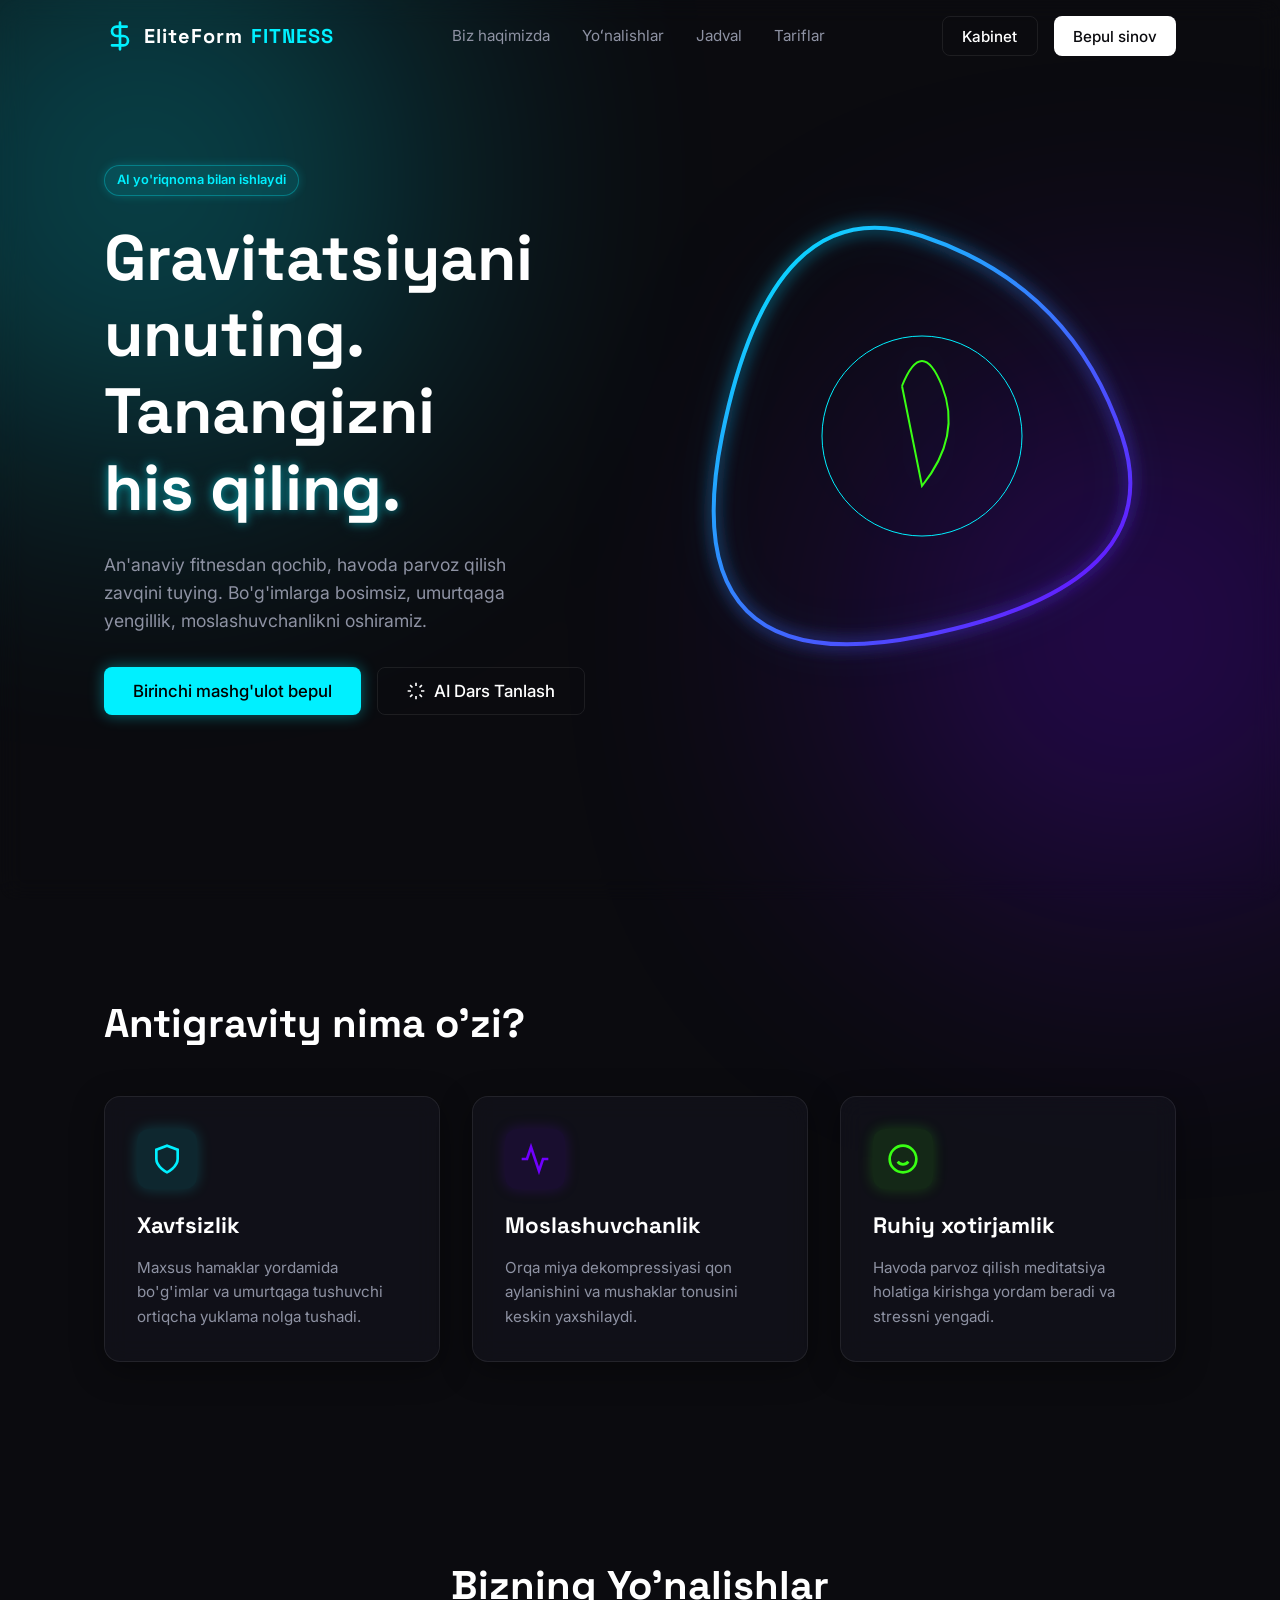
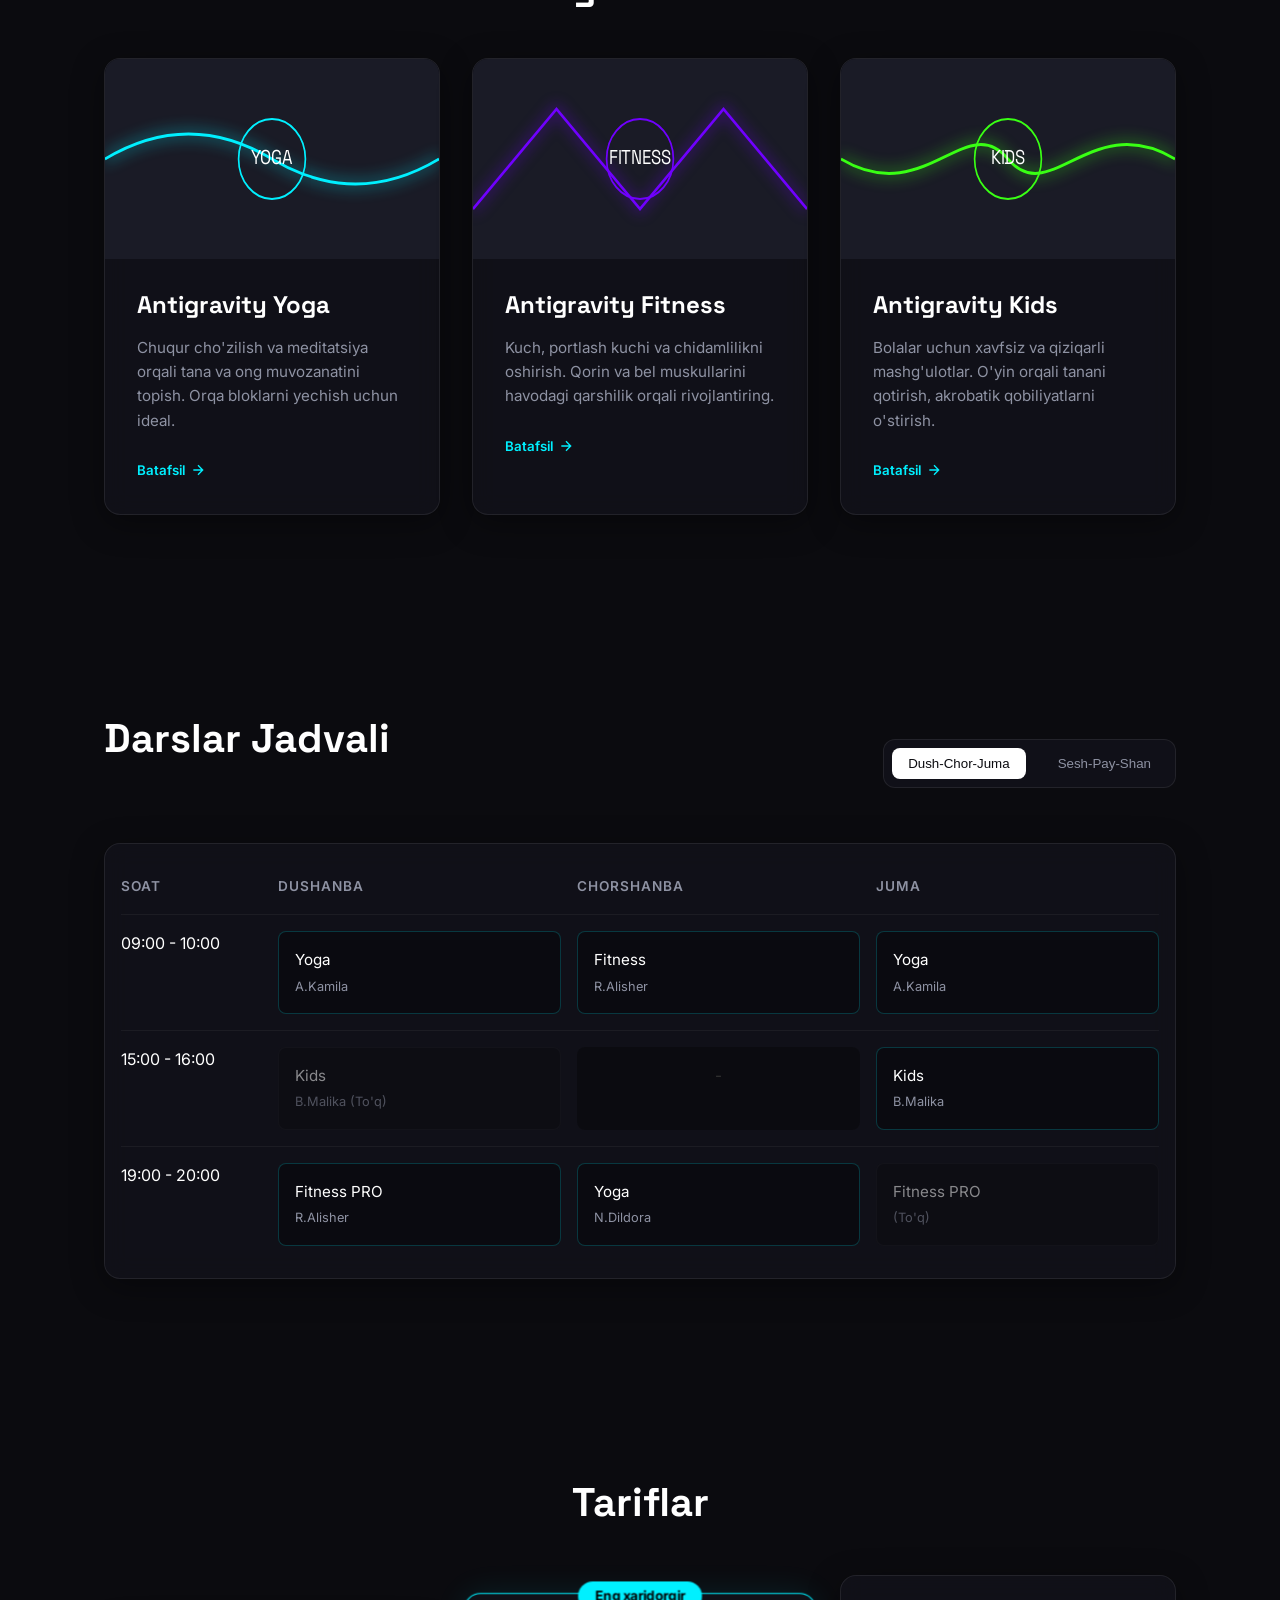
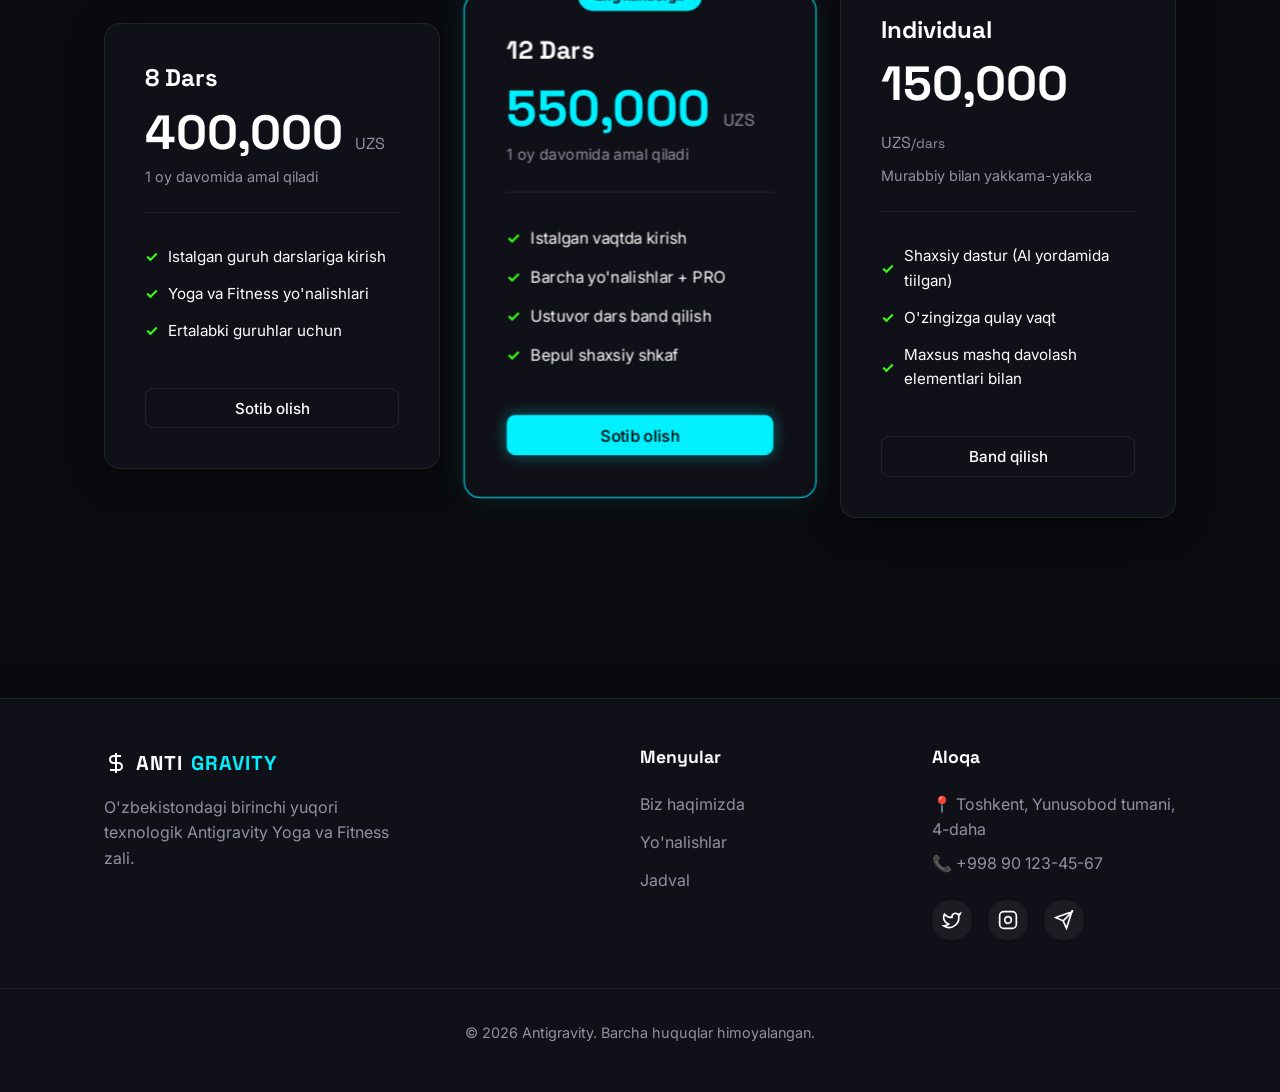
==== index.html @ 11fba5a4 "First commit" ====
<!DOCTYPE html>
<html lang="en">

<head>
    <meta charset="UTF-8">
    <meta name="viewport" content="width=device-width, initial-scale=1.0">
    <meta name="description"
        content="Antigravity Fitness - Gravitatsiyani unuting va tanangizni his qiling. Maxsus havo yogasi va fitness markazi.">
    <title>EliteForm Fitness</title>
    <!-- Fonts: Space Grotesk / Inter -->
    <link rel="preconnect" href="https://fonts.googleapis.com">
    <link rel="preconnect" href="https://fonts.gstatic.com" crossorigin>
    <link
        href="https://fonts.googleapis.com/css2?family=Inter:wght@300;400;500;600&family=Space+Grotesk:wght@400;500;700&display=swap"
        rel="stylesheet">
    <link rel="stylesheet" href="./css/style.css">
    <!-- Google OAuth Script -->
    <script src="https://accounts.google.com/gsi/client" async defer></script>
</head>

<body>
    <!-- Background Decor Elements -->
    <div class="bg-glow glow-blue"></div>
    <div class="bg-glow glow-violet"></div>

    <!-- Navigation -->
    <nav class="navbar" id="navbar">
        <div class="container nav-content">
            <a href="#" class="logo">
                <svg width="32" height="32" viewBox="0 0 24 24" fill="none" stroke="currentColor" stroke-width="2"
                    stroke-linecap="round" stroke-linejoin="round" class="logo-icon">
                    <path d="M12 2v20M17 5H9.5a3.5 3.5 0 0 0 0 7h5a3.5 3.5 0 0 1 0 7H6" />
                </svg>
                EliteForm<span class="text-accent">FITNESS</span>
            </a>
            <ul class="nav-links">
                <li><a href="#about">Biz haqimizda</a></li>
                <li><a href="#directions">Yoʻnalishlar</a></li>
                <li><a href="#schedule">Jadval</a></li>
                <li><a href="#membership">Tariflar</a></li>
            </ul>
            <div class="nav-actions">
                <button class="btn btn-outline" id="btn-login">Kabinet</button>
                <button class="btn btn-primary" id="btn-hero-cta">Bepul sinov</button>
            </div>
            <!-- Mobile Menu Toggle -->
            <button class="mobile-menu-btn" id="mobile-menu-btn">
                <svg width="24" height="24" viewBox="0 0 24 24" fill="none" stroke="currentColor" stroke-width="2">
                    <path d="M3 12h18M3 6h18M3 18h18" />
                </svg>
            </button>
        </div>
    </nav>

    <!-- Hero Section -->
    <section class="hero glass-panel" id="home">
        <div class="container hero-container">
            <div class="hero-content">
                <div class="badge glow-badge">AI yo'riqnoma bilan ishlaydi</div>
                <h1 class="hero-title">Gravitatsiyani unuting. <br> Tanangizni <span class="text-glow">his
                        qiling.</span></h1>
                <p class="hero-desc">An'anaviy fitnesdan qochib, havoda parvoz qilish zavqini tuying. Bo'g'imlarga
                    bosimsiz, umurtqaga yengillik, moslashuvchanlikni oshiramiz.</p>
                <div class="hero-btns">
                    <button class="btn btn-primary btn-large glow-btn" id="btn-primary-cta">Birinchi mashg'ulot
                        bepul</button>
                    <button class="btn btn-outline btn-large" id="btn-ai-guide">
                        <svg width="20" height="20" viewBox="0 0 24 24" fill="none" stroke="currentColor"
                            stroke-width="2">
                            <path
                                d="M12 2v4m0 12v4M4.93 4.93l2.83 2.83m8.48 8.48l2.83 2.83M2 12h4m12 0h4M4.93 19.07l2.83-2.83m8.48-8.48l2.83-2.83" />
                        </svg>
                        AI Dars Tanlash
                    </button>
                </div>
            </div>
            <div class="hero-visual">
                <!-- Abstract Premium SVG Illustration -->
                <svg viewBox="0 0 500 500" class="hero-svg-art" xmlns="http://www.w3.org/2000/svg">
                    <defs>
                        <linearGradient id="grad1" x1="0%" y1="0%" x2="100%" y2="100%">
                            <stop offset="0%" style="stop-color:#00F0FF;stop-opacity:1" />
                            <stop offset="100%" style="stop-color:#7000FF;stop-opacity:1" />
                        </linearGradient>
                        <filter id="glow">
                            <feGaussianBlur stdDeviation="8" result="coloredBlur" />
                            <feMerge>
                                <feMergeNode in="coloredBlur" />
                                <feMergeNode in="SourceGraphic" />
                            </feMerge>
                        </filter>
                    </defs>
                    <path class="animated-path float" d="M250,50 Q400,100 450,250 T250,450 T50,250 T250,50 Z"
                        fill="none" stroke="url(#grad1)" stroke-width="4" filter="url(#glow)" />
                    <circle cx="250" cy="250" r="100" fill="none" stroke="#00F0FF" stroke-width="1"
                        class="pulse-circle" />
                    <path d="M 230 200 Q 250 150 270 200 T 250 300 Q 230 200 230 200" fill="none" stroke="#39FF14"
                        stroke-width="2" class="float-delay" />
                </svg>
            </div>
        </div>
    </section>

    <!-- About Section -->
    <section class="about" id="about">
        <div class="container fade-in">
            <h2 class="section-title">Antigravity nima o'zi?</h2>
            <div class="about-grid">
                <div class="about-card glass-panel">
                    <div class="icon-wrap glow-blue-icon">
                        <svg width="32" height="32" viewBox="0 0 24 24" fill="none" stroke="currentColor"
                            stroke-width="2">
                            <path d="M12 22s8-4 8-10V5l-8-3-8 3v7c0 6 8 10 8 10z" />
                        </svg>
                    </div>
                    <h3>Xavfsizlik</h3>
                    <p>Maxsus hamaklar yordamida bo'g'imlar va umurtqaga tushuvchi ortiqcha yuklama nolga tushadi.</p>
                </div>
                <div class="about-card glass-panel">
                    <div class="icon-wrap glow-violet-icon">
                        <svg width="32" height="32" viewBox="0 0 24 24" fill="none" stroke="currentColor"
                            stroke-width="2">
                            <path d="M22 12h-4l-3 9L9 3l-3 9H2" />
                        </svg>
                    </div>
                    <h3>Moslashuvchanlik</h3>
                    <p>Orqa miya dekompressiyasi qon aylanishini va mushaklar tonusini keskin yaxshilaydi.</p>
                </div>
                <div class="about-card glass-panel">
                    <div class="icon-wrap glow-green-icon">
                        <svg width="32" height="32" viewBox="0 0 24 24" fill="none" stroke="currentColor"
                            stroke-width="2">
                            <circle cx="12" cy="12" r="10" />
                            <path d="M8 14s1.5 2 4 2 4-2 4-2" />
                            <line x1="9" y1="9" x2="9.01" y2="9" />
                            <line x1="15" y1="9" x2="15.01" y2="9" />
                        </svg>
                    </div>
                    <h3>Ruhiy xotirjamlik</h3>
                    <p>Havoda parvoz qilish meditatsiya holatiga kirishga yordam beradi va stressni yengadi.</p>
                </div>
            </div>
        </div>
    </section>

    <!-- Directions Section -->
    <section class="directions" id="directions">
        <div class="container fade-in">
            <h2 class="section-title text-center">Bizning Yo'nalishlar</h2>
            <div class="cards-grid">
                <!-- Card 1 -->
                <div class="dir-card glass-panel group">
                    <div class="card-image-wrap">
                        <svg width="100%" height="200" viewBox="0 0 400 200" preserveAspectRatio="none">
                            <rect width="400" height="200" fill="#1A1B26" />
                            <path d="M0,100 Q100,50 200,100 T400,100" fill="none" stroke="#00F0FF" stroke-width="3"
                                filter="drop-shadow(0 0 8px #00F0FF)" />
                            <circle cx="200" cy="100" r="40" fill="none" stroke="#00F0FF" stroke-width="2" />
                            <text x="200" y="105" fill="#fff" font-size="20" font-family="Space Grotesk"
                                text-anchor="middle">YOGA</text>
                        </svg>
                    </div>
                    <div class="card-content">
                        <h3>Antigravity Yoga</h3>
                        <p>Chuqur cho'zilish va meditatsiya orqali tana va ong muvozanatini topish. Orqa bloklarni
                            yechish uchun ideal.</p>
                        <button class="link-btn">Batafsil <svg viewBox="0 0 24 24" width="16" height="16" fill="none"
                                stroke="currentColor" stroke-width="2">
                                <path d="M5 12h14M12 5l7 7-7 7" />
                            </svg></button>
                    </div>
                </div>
                <!-- Card 2 -->
                <div class="dir-card glass-panel group border-violet">
                    <div class="card-image-wrap">
                        <svg width="100%" height="200" viewBox="0 0 400 200" preserveAspectRatio="none">
                            <rect width="400" height="200" fill="#1A1B26" />
                            <path d="M0,150 L100,50 L200,150 L300,50 L400,150" fill="none" stroke="#7000FF"
                                stroke-width="3" filter="drop-shadow(0 0 8px #7000FF)" />
                            <circle cx="200" cy="100" r="40" fill="none" stroke="#7000FF" stroke-width="2" />
                            <text x="200" y="105" fill="#fff" font-size="20" font-family="Space Grotesk"
                                text-anchor="middle">FITNESS</text>
                        </svg>
                    </div>
                    <div class="card-content">
                        <h3>Antigravity Fitness</h3>
                        <p>Kuch, portlash kuchi va chidamlilikni oshirish. Qorin va bel muskullarini havodagi qarshilik
                            orqali rivojlantiring.</p>
                        <button class="link-btn text-violet">Batafsil <svg viewBox="0 0 24 24" width="16" height="16"
                                fill="none" stroke="currentColor" stroke-width="2">
                                <path d="M5 12h14M12 5l7 7-7 7" />
                            </svg></button>
                    </div>
                </div>
                <!-- Card 3 -->
                <div class="dir-card glass-panel group border-green">
                    <div class="card-image-wrap">
                        <svg width="100%" height="200" viewBox="0 0 400 200" preserveAspectRatio="none">
                            <rect width="400" height="200" fill="#1A1B26" />
                            <path d="M0,100 C100,150 150,50 200,100 S300,50 400,100" fill="none" stroke="#39FF14"
                                stroke-width="3" filter="drop-shadow(0 0 8px #39FF14)" />
                            <circle cx="200" cy="100" r="40" fill="none" stroke="#39FF14" stroke-width="2" />
                            <text x="200" y="105" fill="#fff" font-size="20" font-family="Space Grotesk"
                                text-anchor="middle">KIDS</text>
                        </svg>
                    </div>
                    <div class="card-content">
                        <h3>Antigravity Kids</h3>
                        <p>Bolalar uchun xavfsiz va qiziqarli mashg'ulotlar. O'yin orqali tanani qotirish, akrobatik
                            qobiliyatlarni o'stirish.</p>
                        <button class="link-btn text-green">Batafsil <svg viewBox="0 0 24 24" width="16" height="16"
                                fill="none" stroke="currentColor" stroke-width="2">
                                <path d="M5 12h14M12 5l7 7-7 7" />
                            </svg></button>
                    </div>
                </div>
            </div>
        </div>
    </section>

    <!-- Schedule Section -->
    <section class="schedule" id="schedule">
        <div class="container fade-in">
            <div class="schedule-header">
                <h2 class="section-title">Darslar Jadvali</h2>
                <div class="calendar-controls">
                    <button class="cal-btn active">Dush-Chor-Juma</button>
                    <button class="cal-btn">Sesh-Pay-Shan</button>
                </div>
            </div>

            <div class="schedule-table glass-panel">
                <div class="table-row table-head">
                    <div>Soat</div>
                    <div>Dushanba</div>
                    <div>Chorshanba</div>
                    <div>Juma</div>
                </div>
                <div class="table-row">
                    <div class="time">09:00 - 10:00</div>
                    <div class="slot bookable" data-lesson="Yoga (A.Kamila)">Yoga <span
                            class="slot-trainer">A.Kamila</span></div>
                    <div class="slot bookable" data-lesson="Fitness (R.Alisher)">Fitness <span
                            class="slot-trainer">R.Alisher</span></div>
                    <div class="slot bookable" data-lesson="Yoga (A.Kamila)">Yoga <span
                            class="slot-trainer">A.Kamila</span></div>
                </div>
                <div class="table-row">
                    <div class="time">15:00 - 16:00</div>
                    <div class="slot full">Kids <span class="slot-trainer">B.Malika (To'q)</span></div>
                    <div class="slot empty">-</div>
                    <div class="slot bookable" data-lesson="Kids (B.Malika)">Kids <span
                            class="slot-trainer">B.Malika</span></div>
                </div>
                <div class="table-row">
                    <div class="time">19:00 - 20:00</div>
                    <div class="slot bookable" data-lesson="Fitness PRO (R.Alisher)">Fitness PRO <span
                            class="slot-trainer">R.Alisher</span></div>
                    <div class="slot bookable" data-lesson="Yoga (N.Dildora)">Yoga <span
                            class="slot-trainer">N.Dildora</span></div>
                    <div class="slot full">Fitness PRO <span class="slot-trainer">(To'q)</span></div>
                </div>
            </div>
        </div>
    </section>

    <!-- Membership / Pricing -->
    <section class="membership" id="membership">
        <div class="container fade-in">
            <h2 class="section-title text-center">Tariflar</h2>
            <div class="pricing-grid">
                <!-- Basic -->
                <div class="pricing-card glass-panel">
                    <h4>8 Dars</h4>
                    <div class="price">400,000 <span>UZS</span></div>
                    <p class="price-desc">1 oy davomida amal qiladi</p>
                    <ul class="features-list">
                        <li>Istalgan guruh darslariga kirish</li>
                        <li>Yoga va Fitness yo'nalishlari</li>
                        <li>Ertalabki guruhlar uchun</li>
                    </ul>
                    <button class="btn btn-outline w-100 btn-pay" data-plan="8_dars">Sotib olish</button>
                </div>
                <!-- VIP / Pro -->
                <div class="pricing-card glass-panel highlight border-blue relative">
                    <div class="popular-badge">Eng xaridorgir</div>
                    <h4>12 Dars</h4>
                    <div class="price text-accent">550,000 <span>UZS</span></div>
                    <p class="price-desc">1 oy davomida amal qiladi</p>
                    <ul class="features-list">
                        <li>Istalgan vaqtda kirish</li>
                        <li>Barcha yo'nalishlar + PRO</li>
                        <li>Ustuvor dars band qilish</li>
                        <li>Bepul shaxsiy shkaf</li>
                    </ul>
                    <button class="btn btn-primary w-100 glow-btn btn-pay" data-plan="12_dars">Sotib olish</button>
                </div>
                <!-- Individual -->
                <div class="pricing-card glass-panel">
                    <h4>Individual</h4>
                    <div class="price">150,000 <span>UZS</span><span class="per-lesson">/dars</span></div>
                    <p class="price-desc">Murabbiy bilan yakkama-yakka</p>
                    <ul class="features-list">
                        <li>Shaxsiy dastur (AI yordamida tiilgan)</li>
                        <li>O'zingizga qulay vaqt</li>
                        <li>Maxsus mashq davolash elementlari bilan</li>
                    </ul>
                    <button class="btn btn-outline w-100 btn-pay" data-plan="individual">Band qilish</button>
                </div>
            </div>
        </div>
    </section>

    <!-- Footer -->
    <footer class="footer border-top glass-panel">
        <div class="container footer-content">
            <div class="footer-brand">
                <a href="#" class="logo">
                    <svg width="24" height="24" viewBox="0 0 24 24" fill="none" stroke="currentColor" stroke-width="2">
                        <path d="M12 2v20M17 5H9.5a3.5 3.5 0 0 0 0 7h5a3.5 3.5 0 0 1 0 7H6" />
                    </svg>
                    ANTI<span class="text-accent">GRAVITY</span>
                </a>
                <p>O'zbekistondagi birinchi yuqori texnologik Antigravity Yoga va Fitness zali.</p>
            </div>
            <div class="footer-links">
                <h4>Menyular</h4>
                <ul>
                    <li><a href="#about">Biz haqimizda</a></li>
                    <li><a href="#directions">Yo'nalishlar</a></li>
                    <li><a href="#schedule">Jadval</a></li>
                </ul>
            </div>
            <div class="footer-contact">
                <h4>Aloqa</h4>
                <p>📍 Toshkent, Yunusobod tumani, 4-daha</p>
                <p>📞 +998 90 123-45-67</p>
                <div class="social-icons">
                    <a href="#" class="social-link"><svg width="20" height="20" viewBox="0 0 24 24" fill="none"
                            stroke="currentColor" stroke-width="2">
                            <path
                                d="M22 4s-.7 2.1-2 3.4c1.6 10-9.4 17.3-18 11.6 2.2.1 4.4-.6 6-2C3 15.5.5 9.6 3 5c2.2 2.6 5.6 4.1 9 4-.9-4.2 4-6.6 7-3.8 1.1 0 3-1.2 3-1.2z" />
                        </svg></a>
                    <a href="#" class="social-link"><svg width="20" height="20" viewBox="0 0 24 24" fill="none"
                            stroke="currentColor" stroke-width="2">
                            <rect x="2" y="2" width="20" height="20" rx="5" ry="5" />
                            <path d="M16 11.37A4 4 0 1 1 12.63 8 4 4 0 0 1 16 11.37z" />
                            <line x1="17.5" y1="6.5" x2="17.51" y2="6.5" />
                        </svg></a>
                    <!-- Telegram Icon -->
                    <a href="#" class="social-link"><svg width="20" height="20" viewBox="0 0 24 24" fill="none"
                            stroke="currentColor" stroke-width="2">
                            <path d="M22 2L11 13m11-11L2 9l9 4 4 9 7-22z" />
                        </svg></a>
                </div>
            </div>
        </div>
        <div class="footer-bottom">
            <p>&copy; 2026 Antigravity. Barcha huquqlar himoyalangan.</p>
        </div>
    </footer>

    <!-- MODALS -->

    <!-- Registration / Auth Modal -->
    <div class="modal" id="reg-modal">
        <div class="modal-content glass-panel text-center">
            <button class="close-modal">&times;</button>
            <h3 class="modal-title">Xush kelibsiz!</h3>
            <p>Ro'yxatdan o'tish yoki tizimga kirish uchun Google hisobingizdan foydalaning.</p>
            
            <div style="display: flex; justify-content: center; margin-top: 20px;">
                <!-- Google Sign-In Button Container -->
                <div id="google-btn-wrapper"></div>
            </div>

            <p class="text-sm text-gray" style="margin-top: 20px;">Tizimga kirish orqali siz ommaviy ofertaga rozilik bildirasiz.</p>
        </div>
    </div>

    <!-- AI Lesson Guide Modal -->
    <div class="modal" id="ai-modal">
        <div class="modal-content glass-panel border-violet">
            <button class="close-modal">&times;</button>
            <h3 class="modal-title text-violet"><svg viewBox="0 0 24 24" width="20" height="20" fill="none"
                    stroke="currentColor" stroke-width="2" style="vertical-align: middle; margin-right: 5px;">
                    <path
                        d="M12 2v4m0 12v4M4.93 4.93l2.83 2.83m8.48 8.48l2.83 2.83M2 12h4m12 0h4M4.93 19.07l2.83-2.83m8.48-8.48l2.83-2.83" />
                </svg> AI Maslahatchi</h3>
            <p>Maqsadingiz va holatingizni ayting, men sizga yo'nalish topib beraman.</p>
            <div id="ai-chat-body" class="ai-chat-body">
                <div class="chat-bubble bot">Salom! Sizni zalimizda ko'rishdan xursandmiz. Asosiy maqsadingiz nima?
                    (Masalan: "Belim og'riydi, ozgincha cho'zilish kerak" yoki "Ozmoqchiman")</div>
            </div>
            <form id="ai-form" class="ai-form">
                <input type="text" id="ai-input" placeholder="Shu yerga yozing..." required autocomplete="off">
                <button type="submit">→</button>
            </form>
        </div>
    </div>

    <!-- Dashboard/Cabinet Overlay (Mockup) -->
    <div class="panel-overlay" id="dashboard-panel">
        <div class="dashboard-sidebar glass-panel">
            <button class="close-panel" id="close-dashboard">&times;</button>
            <div class="user-info">
                <div class="avatar">
                    <svg viewBox="0 0 24 24" width="32" height="32" fill="none" stroke="currentColor" stroke-width="2">
                        <path d="M20 21v-2a4 4 0 0 0-4-4H8a4 4 0 0 0-4 4v2" />
                        <circle cx="12" cy="7" r="4" />
                    </svg>
                </div>
                <div>
                    <h4>Foydalanuvchi</h4>
                    <p class="text-sm text-gray">+998 90 123 45 67</p>
                </div>
            </div>

            <div class="dash-stats">
                <div class="stat-box">
                    <span class="val">5</span>
                    <span class="label">Qolgan dars</span>
                </div>
                <div class="stat-box">
                    <span class="val">Erta</span>
                    <span class="label">Keyingi qatnash.</span>
                </div>
            </div>

            <h5 class="dash-subtitle">Mening dasturim</h5>
            <div class="upcoming-lesson glass-panel bg-darker">
                <div class="tag glow-badge m-b">Antigravity Yoga</div>
                <p>📆 Ertaga, Dushanba</p>
                <p>⏰ 09:00 - 10:00</p>
                <p>🧑‍🏫 A.Kamila</p>
                <div class="dash-btns mt-2">
                    <button class="btn btn-outline text-red text-sm py-1 border-red">Bekor qilish</button>
                    <button class="btn btn-primary glow-btn text-sm py-1">Telegram kvit.</button>
                </div>
            </div>

            <div class="qr-code-box mt-3 text-center">
                <p class="text-sm text-gray m-b">Zalga kirish QR kodi</p>
                <svg width="100" height="100" viewBox="0 0 100 100">
                    <rect width="100" height="100" fill="#fff" rx="5" />
                    <path d="M10 10h30v30H10zm10 10h10v10H20z" fill="#0B0B0F" />
                    <path d="M60 10h30v30H60zm10 10h10v10H70z" fill="#0B0B0F" />
                    <path d="M10 60h30v30H10zm10 10h10v10H20z" fill="#0B0B0F" />
                    <path d="M50 50h10v10H50zM70 50h10v10H70zM50 70h10v10H50zM80 80h10v10H80zM60 60h10v10H60z"
                        fill="#0B0B0F" />
                </svg>
            </div>

            <button class="btn btn-outline w-100 mt-auto btn-logout">Chiqish</button>
        </div>
    </div>

    <script src="./js/app.js"></script>
</body>

</html>
---- css/style.css ----
/* ===============
   CSS VARIABLES & RESET
   =============== */
:root {
    --bg-main: #0B0B0F;
    --bg-panel: rgba(26, 27, 38, 0.4);
    --bg-panel-solid: #1A1B26;
    --border-color: rgba(255, 255, 255, 0.08);
    --text-main: #FFFFFF;
    --text-muted: #8E92A3;
    
    /* Neon Accents */
    --accent-blue: #00F0FF;
    --accent-violet: #7000FF;
    --accent-green: #39FF14;
    --accent-red: #FF3366;

    --font-heading: 'Space Grotesk', sans-serif;
    --font-body: 'Inter', sans-serif;

    --transition: all 0.3s ease;
}

* {
    margin: 0;
    padding: 0;
    box-sizing: border-box;
}

html {
    scroll-behavior: smooth;
    overflow-x: hidden;
}

body {
    background-color: var(--bg-main);
    color: var(--text-main);
    font-family: var(--font-body);
    line-height: 1.6;
    overflow-x: hidden;
}

/* Typography Utilities */
h1, h2, h3, h4, h5, h6 {
    font-family: var(--font-heading);
    font-weight: 700;
    line-height: 1.2;
}

.text-accent { color: var(--accent-blue); }
.text-violet { color: var(--accent-violet); }
.text-green { color: var(--accent-green); }
.text-red { color: var(--accent-red); }
.text-gray { color: var(--text-muted); }
.text-center { text-align: center; }
.text-sm { font-size: 0.85rem; }
.m-b { margin-bottom: 1rem; }
.mt-2 { margin-top: 1rem; }
.mt-3 { margin-top: 1.5rem; }
.mt-auto { margin-top: auto; }
.w-100 { width: 100%; }

a {
    text-decoration: none;
    color: inherit;
}

ul {
    list-style: none;
}

.container {
    max-width: 1200px;
    margin: 0 auto;
    padding: 0 5%;
}

/* ===============
   GLOBAL CLASSES & GLASSMORPHISM
   =============== */
.glass-panel {
    background: var(--bg-panel);
    backdrop-filter: blur(12px);
    -webkit-backdrop-filter: blur(12px);
    border: 1px solid var(--border-color);
    border-radius: 16px;
    box-shadow: 0 8px 32px 0 rgba(0, 0, 0, 0.37);
}

.bg-glow {
    position: fixed;
    width: 60vh;
    height: 60vh;
    border-radius: 50%;
    filter: blur(140px);
    z-index: -1;
    opacity: 0.3;
}
.glow-blue {
    top: -10%;
    left: -10%;
    background: var(--accent-blue);
}
.glow-violet {
    top: 40%;
    right: -10%;
    background: var(--accent-violet);
}

/* Buttons */
.btn {
    display: inline-flex;
    align-items: center;
    justify-content: center;
    gap: 8px;
    padding: 0.6rem 1.2rem;
    font-family: var(--font-body);
    font-weight: 500;
    font-size: 0.95rem;
    border-radius: 8px;
    cursor: pointer;
    transition: var(--transition);
    border: none;
}
.btn-large {
    padding: 0.8rem 1.8rem;
    font-size: 1.05rem;
}
.btn-primary {
    background: var(--text-main);
    color: var(--bg-main);
}
.btn-primary:hover {
    background: #e0e0e0;
}
.btn-outline {
    background: transparent;
    color: var(--text-main);
    border: 1px solid var(--border-color);
}
.btn-outline:hover {
    background: rgba(255,255,255,0.05);
}

.glow-btn {
    background: var(--accent-blue);
    color: #000;
    border: none;
    box-shadow: 0 0 15px rgba(0, 240, 255, 0.4);
}
.glow-btn:hover {
    background: #00d4ff;
    box-shadow: 0 0 25px rgba(0, 240, 255, 0.7);
}

.badge {
    display: inline-block;
    padding: 4px 12px;
    border-radius: 20px;
    font-size: 0.8rem;
    font-weight: 600;
    margin-bottom: 1.5rem;
}
.glow-badge {
    background: rgba(0, 240, 255, 0.1);
    color: var(--accent-blue);
    border: 1px solid rgba(0, 240, 255, 0.3);
    box-shadow: 0 0 10px rgba(0, 240, 255, 0.2);
}

/* Forms */
.input-group {
    margin-bottom: 1rem;
}
.input-group label {
    display: block;
    margin-bottom: 0.5rem;
    font-size: 0.9rem;
    color: var(--text-muted);
}
.input-group input {
    width: 100%;
    padding: 0.8rem;
    border-radius: 8px;
    border: 1px solid var(--border-color);
    background: rgba(0,0,0,0.2);
    color: white;
    font-family: inherit;
    transition: var(--transition);
}
.input-group input:focus {
    outline: none;
    border-color: var(--accent-blue);
    box-shadow: 0 0 8px rgba(0, 240, 255, 0.2);
}

/* Animations */
.fade-in {
    opacity: 0;
    transform: translateY(30px);
    transition: opacity 0.8s ease, transform 0.8s ease;
}
.fade-in.appear {
    opacity: 1;
    transform: translateY(0);
}

/* SVG Art Animations */
.float {
    animation: floatAnim 10s ease-in-out infinite;
}
.float-delay {
    animation: floatAnim 8s ease-in-out infinite 2s;
}
.pulse-circle {
    animation: pulseAnim 4s infinite alternate;
}
@keyframes floatAnim {
    0%, 100% { transform: translateY(0) scale(1); }
    50% { transform: translateY(-20px) scale(1.02); }
}
@keyframes pulseAnim {
    0% { transform: scale(0.95); opacity: 0.6; }
    100% { transform: scale(1.05); opacity: 1; box-shadow: inset 0 0 20px rgba(0,240,255,0.5); }
}


/* ===============
   COMPONENTS
   =============== */

/* Navbar */
.navbar {
    position: fixed;
    top: 0;
    width: 100%;
    padding: 1rem 0;
    z-index: 100;
    transition: var(--transition);
    border-bottom: 1px solid transparent;
}
.navbar.scrolled {
    background: rgba(11, 11, 15, 0.8);
    backdrop-filter: blur(12px);
    border-bottom: 1px solid var(--border-color);
}
.nav-content {
    display: flex;
    justify-content: space-between;
    align-items: center;
}
.logo {
    display: flex;
    align-items: center;
    gap: 8px;
    font-family: var(--font-heading);
    font-size: 1.25rem;
    font-weight: 700;
    letter-spacing: 1px;
}
.logo-icon {
    color: var(--accent-blue);
}
.nav-links {
    display: flex;
    gap: 2rem;
}
.nav-links a {
    font-size: 0.95rem;
    color: var(--text-muted);
    transition: var(--transition);
}
.nav-links a:hover {
    color: var(--text-main);
}
.nav-actions {
    display: flex;
    gap: 1rem;
}
.mobile-menu-btn {
    display: none;
    background: none;
    border: none;
    color: white;
    cursor: pointer;
}

/* Hero Section */
.hero {
    min-height: 100vh;
    display: flex;
    align-items: center;
    padding-top: 80px;
    border: none;
    background: transparent;
    box-shadow: none;
}
.hero-container {
    display: grid;
    grid-template-columns: 1fr 1fr;
    gap: 4rem;
    align-items: center;
}
.hero-title {
    font-size: 4rem;
    margin-bottom: 1.5rem;
}
.text-glow {
    position: relative;
    display: inline-block;
    color: #fff;
    text-shadow: 0 0 10px rgba(0, 240, 255, 0.5), 0 0 20px rgba(0, 240, 255, 0.2);
}
.hero-desc {
    font-size: 1.1rem;
    color: var(--text-muted);
    margin-bottom: 2rem;
    max-width: 90%;
}
.hero-btns {
    display: flex;
    gap: 1rem;
}
.hero-svg-art {
    width: 100%;
    max-width: 500px;
    filter: drop-shadow(0 0 20px rgba(0, 240, 255, 0.15));
}

/* Generic Section Styles */
section {
    padding: 100px 0;
}
.section-title {
    font-size: 2.5rem;
    margin-bottom: 3rem;
}

/* About Section */
.about-grid {
    display: grid;
    grid-template-columns: repeat(auto-fit, minmax(300px, 1fr));
    gap: 2rem;
}
.about-card {
    padding: 2rem;
    transition: transform 0.3s ease;
}
.about-card:hover {
    transform: translateY(-5px);
}
.icon-wrap {
    width: 60px;
    height: 60px;
    border-radius: 12px;
    display: flex;
    align-items: center;
    justify-content: center;
    margin-bottom: 1.5rem;
}
.glow-blue-icon { background: rgba(0,240,255,0.1); color: var(--accent-blue); box-shadow: 0 0 15px rgba(0,240,255,0.2); }
.glow-violet-icon { background: rgba(112,0,255,0.1); color: var(--accent-violet); box-shadow: 0 0 15px rgba(112,0,255,0.2); }
.glow-green-icon { background: rgba(57,255,20,0.1); color: var(--accent-green); box-shadow: 0 0 15px rgba(57,255,20,0.2); }

.about-card h3 {
    font-size: 1.4rem;
    margin-bottom: 1rem;
}
.about-card p {
    color: var(--text-muted);
    font-size: 0.95rem;
}

/* Directions */
.cards-grid {
    display: grid;
    grid-template-columns: repeat(auto-fit, minmax(300px, 1fr));
    gap: 2rem;
}
.dir-card {
    overflow: hidden;
    transition: var(--transition);
}
.dir-card:hover {
    transform: translateY(-10px);
}
.border-violet:hover { border-color: rgba(112,0,255,0.5); box-shadow: 0 10px 30px rgba(112,0,255,0.15); }
.border-green:hover { border-color: rgba(57,255,20,0.5); box-shadow: 0 10px 30px rgba(57,255,20,0.15); }
.dir-card:hover { border-color: rgba(0,240,255,0.5); box-shadow: 0 10px 30px rgba(0,240,255,0.15); }

.card-image-wrap {
    width: 100%;
    height: 200px;
    background: #12121A;
    display: flex;
    align-items: center;
    justify-content: center;
}
.card-content {
    padding: 2rem;
}
.card-content h3 {
    margin-bottom: 1rem;
    font-size: 1.5rem;
}
.card-content p {
    color: var(--text-muted);
    font-size: 0.95rem;
    margin-bottom: 1.5rem;
}
.link-btn {
    background: none;
    border: none;
    color: var(--accent-blue);
    font-family: var(--font-body);
    font-weight: 600;
    cursor: pointer;
    display: inline-flex;
    align-items: center;
    gap: 5px;
    transition: var(--transition);
}
.link-btn:hover {
    gap: 10px;
}

/* Schedule */
.schedule-header {
    display: flex;
    justify-content: space-between;
    align-items: center;
    margin-bottom: 2rem;
}
.calendar-controls {
    display: flex;
    gap: 1rem;
    background: var(--bg-panel);
    padding: 0.5rem;
    border-radius: 12px;
    border: 1px solid var(--border-color);
}
.cal-btn {
    background: transparent;
    border: none;
    color: var(--text-muted);
    padding: 0.5rem 1rem;
    border-radius: 8px;
    cursor: pointer;
    transition: var(--transition);
}
.cal-btn.active {
    background: var(--text-main);
    color: var(--bg-main);
}
.schedule-table {
    padding: 1rem;
}
.table-row {
    display: grid;
    grid-template-columns: 1fr 2fr 2fr 2fr;
    gap: 1rem;
    padding: 1rem 0;
    border-bottom: 1px solid rgba(255,255,255,0.05);
}
.table-row:last-child {
    border-bottom: none;
}
.table-head {
    font-weight: 600;
    color: var(--text-muted);
    text-transform: uppercase;
    font-size: 0.85rem;
    letter-spacing: 1px;
}
.slot {
    background: rgba(0,0,0,0.3);
    padding: 1rem;
    border-radius: 8px;
    font-size: 0.95rem;
    border: 1px solid transparent;
}
.slot.empty {
    text-align: center;
    color: #333;
}
.slot.full {
    opacity: 0.5;
    border-color: rgba(255,255,255,0.05);
}
.slot.bookable {
    cursor: pointer;
    border-color: rgba(0, 240, 255, 0.2);
    transition: var(--transition);
}
.slot.bookable:hover {
    background: rgba(0, 240, 255, 0.05);
    border-color: var(--accent-blue);
    transform: scale(1.02);
}
.slot-trainer {
    display: block;
    font-size: 0.8rem;
    color: var(--text-muted);
    margin-top: 4px;
}

/* Membership */
.pricing-grid {
    display: grid;
    grid-template-columns: repeat(auto-fit, minmax(300px, 1fr));
    gap: 2rem;
    align-items: center;
}
.pricing-card {
    padding: 2.5rem;
    display: flex;
    flex-direction: column;
}
.pricing-card h4 {
    font-size: 1.5rem;
    margin-bottom: 1rem;
}
.price {
    font-family: var(--font-heading);
    font-size: 3rem;
    font-weight: 700;
    line-height: 1;
    margin-bottom: 0.5rem;
}
.price span {
    font-size: 1rem;
    color: var(--text-muted);
    font-weight: 400;
}
.per-lesson {
    font-size: 0.85rem !important;
}
.price-desc {
    color: var(--text-muted);
    font-size: 0.9rem;
    margin-bottom: 2rem;
    padding-bottom: 1.5rem;
    border-bottom: 1px solid var(--border-color);
}
.features-list {
    margin-bottom: 2rem;
    flex-grow: 1;
}
.features-list li {
    margin-bottom: 0.8rem;
    font-size: 0.95rem;
    display: flex;
    align-items: center;
    gap: 10px;
}
.features-list li::before {
    content: "✓";
    color: var(--accent-green);
    font-weight: bold;
}
.pricing-card.highlight {
    transform: scale(1.05);
    border-color: var(--accent-blue);
    box-shadow: 0 0 30px rgba(0, 240, 255, 0.1);
}
.relative { position: relative; }
.popular-badge {
    position: absolute;
    top: -12px;
    left: 50%;
    transform: translateX(-50%);
    background: var(--accent-blue);
    color: #000;
    padding: 4px 16px;
    border-radius: 20px;
    font-size: 0.8rem;
    font-weight: 700;
}

/* Footer */
.footer {
    border-radius: 0;
    border-left: none;
    border-right: none;
    border-bottom: none;
    padding: 3rem 0;
    margin-top: 5rem;
}
.footer-content {
    display: grid;
    grid-template-columns: 2fr 1fr 1fr;
    gap: 3rem;
    margin-bottom: 3rem;
}
.footer-brand p {
    color: var(--text-muted);
    margin-top: 1rem;
    max-width: 300px;
}
.footer-links h4, .footer-contact h4 {
    margin-bottom: 1.5rem;
    font-size: 1.1rem;
}
.footer-links ul li {
    margin-bottom: 0.8rem;
}
.footer-links ul a {
    color: var(--text-muted);
}
.footer-links ul a:hover {
    color: var(--text-main);
}
.footer-contact p {
    color: var(--text-muted);
    margin-bottom: 0.5rem;
}
.social-icons {
    display: flex;
    gap: 1rem;
    margin-top: 1.5rem;
}
.social-link {
    width: 40px;
    height: 40px;
    border-radius: 50%;
    background: rgba(255,255,255,0.05);
    display: flex;
    align-items: center;
    justify-content: center;
    transition: var(--transition);
}
.social-link:hover {
    background: var(--accent-blue);
    color: #000;
}
.footer-bottom {
    text-align: center;
    color: var(--text-muted);
    font-size: 0.9rem;
    padding-top: 2rem;
    border-top: 1px solid var(--border-color);
}


/* ===============
   MODALS & OVERLAYS
   =============== */
.hidden { display: none !important; }

.modal {
    position: fixed;
    top: 0;
    left: 0;
    width: 100%;
    height: 100%;
    background: rgba(0,0,0,0.8);
    backdrop-filter: blur(5px);
    display: flex;
    align-items: center;
    justify-content: center;
    z-index: 1000;
    opacity: 0;
    pointer-events: none;
    transition: var(--transition);
}
.modal.show {
    opacity: 1;
    pointer-events: all;
}
.modal-content {
    width: 90%;
    max-width: 400px;
    padding: 2.5rem;
    position: relative;
    transform: translateY(20px);
    transition: var(--transition);
}
.modal.show .modal-content {
    transform: translateY(0);
}
.close-modal, .close-panel {
    position: absolute;
    top: 15px;
    right: 20px;
    background: none;
    border: none;
    color: var(--text-muted);
    font-size: 1.5rem;
    cursor: pointer;
}
.modal-title {
    font-size: 1.5rem;
    margin-bottom: 0.5rem;
}
.modal p {
    color: var(--text-muted);
    font-size: 0.9rem;
    margin-bottom: 2rem;
}

/* AI Chat Modal specific */
.ai-chat-body {
    background: rgba(0,0,0,0.3);
    border-radius: 8px;
    padding: 1rem;
    height: 200px;
    overflow-y: auto;
    margin-bottom: 1rem;
    display: flex;
    flex-direction: column;
    gap: 10px;
}
.chat-bubble {
    padding: 10px 14px;
    border-radius: 12px;
    font-size: 0.85rem;
    max-width: 85%;
}
.chat-bubble.bot {
    background: rgba(112,0,255,0.2);
    border: 1px solid rgba(112,0,255,0.3);
    align-self: flex-start;
    border-bottom-left-radius: 0;
}
.chat-bubble.user {
    background: rgba(255,255,255,0.1);
    align-self: flex-end;
    border-bottom-right-radius: 0;
}
.ai-form {
    display: flex;
    gap: 5px;
}
.ai-form input {
    flex-grow: 1;
    padding: 0.8rem;
    border-radius: 8px;
    border: 1px solid var(--border-color);
    background: rgba(0,0,0,0.3);
    color: white;
}
.ai-form button {
    background: var(--accent-violet);
    color: white;
    border: none;
    border-radius: 8px;
    padding: 0 1rem;
    cursor: pointer;
}

/* Dashboard Panel */
.panel-overlay {
    position: fixed;
    top: 0;
    left: 0;
    width: 100%;
    height: 100%;
    background: rgba(0,0,0,0.5);
    z-index: 999;
    opacity: 0;
    pointer-events: none;
    transition: var(--transition);
}
.panel-overlay.show {
    opacity: 1;
    pointer-events: all;
}
.dashboard-sidebar {
    position: absolute;
    top: 0;
    right: -400px;
    width: 100%;
    max-width: 350px;
    height: 100%;
    border-radius: 0;
    border-top: none;
    border-bottom: none;
    border-right: none;
    padding: 2rem;
    display: flex;
    flex-direction: column;
    transition: right 0.4s ease;
}
.panel-overlay.show .dashboard-sidebar {
    right: 0;
}
.user-info {
    display: flex;
    align-items: center;
    gap: 15px;
    margin-bottom: 2rem;
}
.avatar {
    width: 50px;
    height: 50px;
    border-radius: 50%;
    background: rgba(0,240,255,0.1);
    color: var(--accent-blue);
    display: flex;
    align-items: center;
    justify-content: center;
}
.dash-stats {
    display: grid;
    grid-template-columns: 1fr 1fr;
    gap: 1rem;
    margin-bottom: 2rem;
}
.stat-box {
    background: rgba(0,0,0,0.2);
    padding: 1rem;
    border-radius: 12px;
    text-align: center;
}
.stat-box .val {
    display: block;
    font-size: 1.5rem;
    font-weight: 700;
    font-family: var(--font-heading);
    color: var(--accent-blue);
}
.stat-box .label {
    font-size: 0.8rem;
    color: var(--text-muted);
}
.dash-subtitle {
    font-size: 1.1rem;
    margin-bottom: 1rem;
}
.upcoming-lesson {
    padding: 1.5rem;
}
.bg-darker { background: rgba(0,0,0,0.4); }

/* Responsive */
@media (max-width: 900px) {
    .hero-container {
        grid-template-columns: 1fr;
        text-align: center;
        padding-top: 40px;
    }
    .hero-title { font-size: 3rem; }
    .hero-desc { margin: 0 auto 2rem; }
    .hero-btns { justify-content: center; }
    .hero-svg-art { max-width: 350px; }
    
    .schedule-header {
        flex-direction: column;
        gap: 1rem;
    }
    
    .table-row {
        grid-template-columns: 1fr;
        gap: 0.5rem;
        background: rgba(0,0,0,0.2);
        padding: 1rem;
        border-radius: 8px;
        margin-bottom: 1rem;
        border: none;
    }
    .table-head { display: none; }
    .table-row .time {
        font-weight: bold;
        color: var(--accent-blue);
        margin-bottom: 0.5rem;
        padding-bottom: 0.5rem;
        border-bottom: 1px solid rgba(255,255,255,0.05);
    }
    
    .pricing-card.highlight { transform: none; }
    
    .footer-content { grid-template-columns: 1fr; gap: 2rem; }
}

@media (max-width: 768px) {
    .nav-links, .nav-actions { display: none; }
    .mobile-menu-btn { display: block; }
}
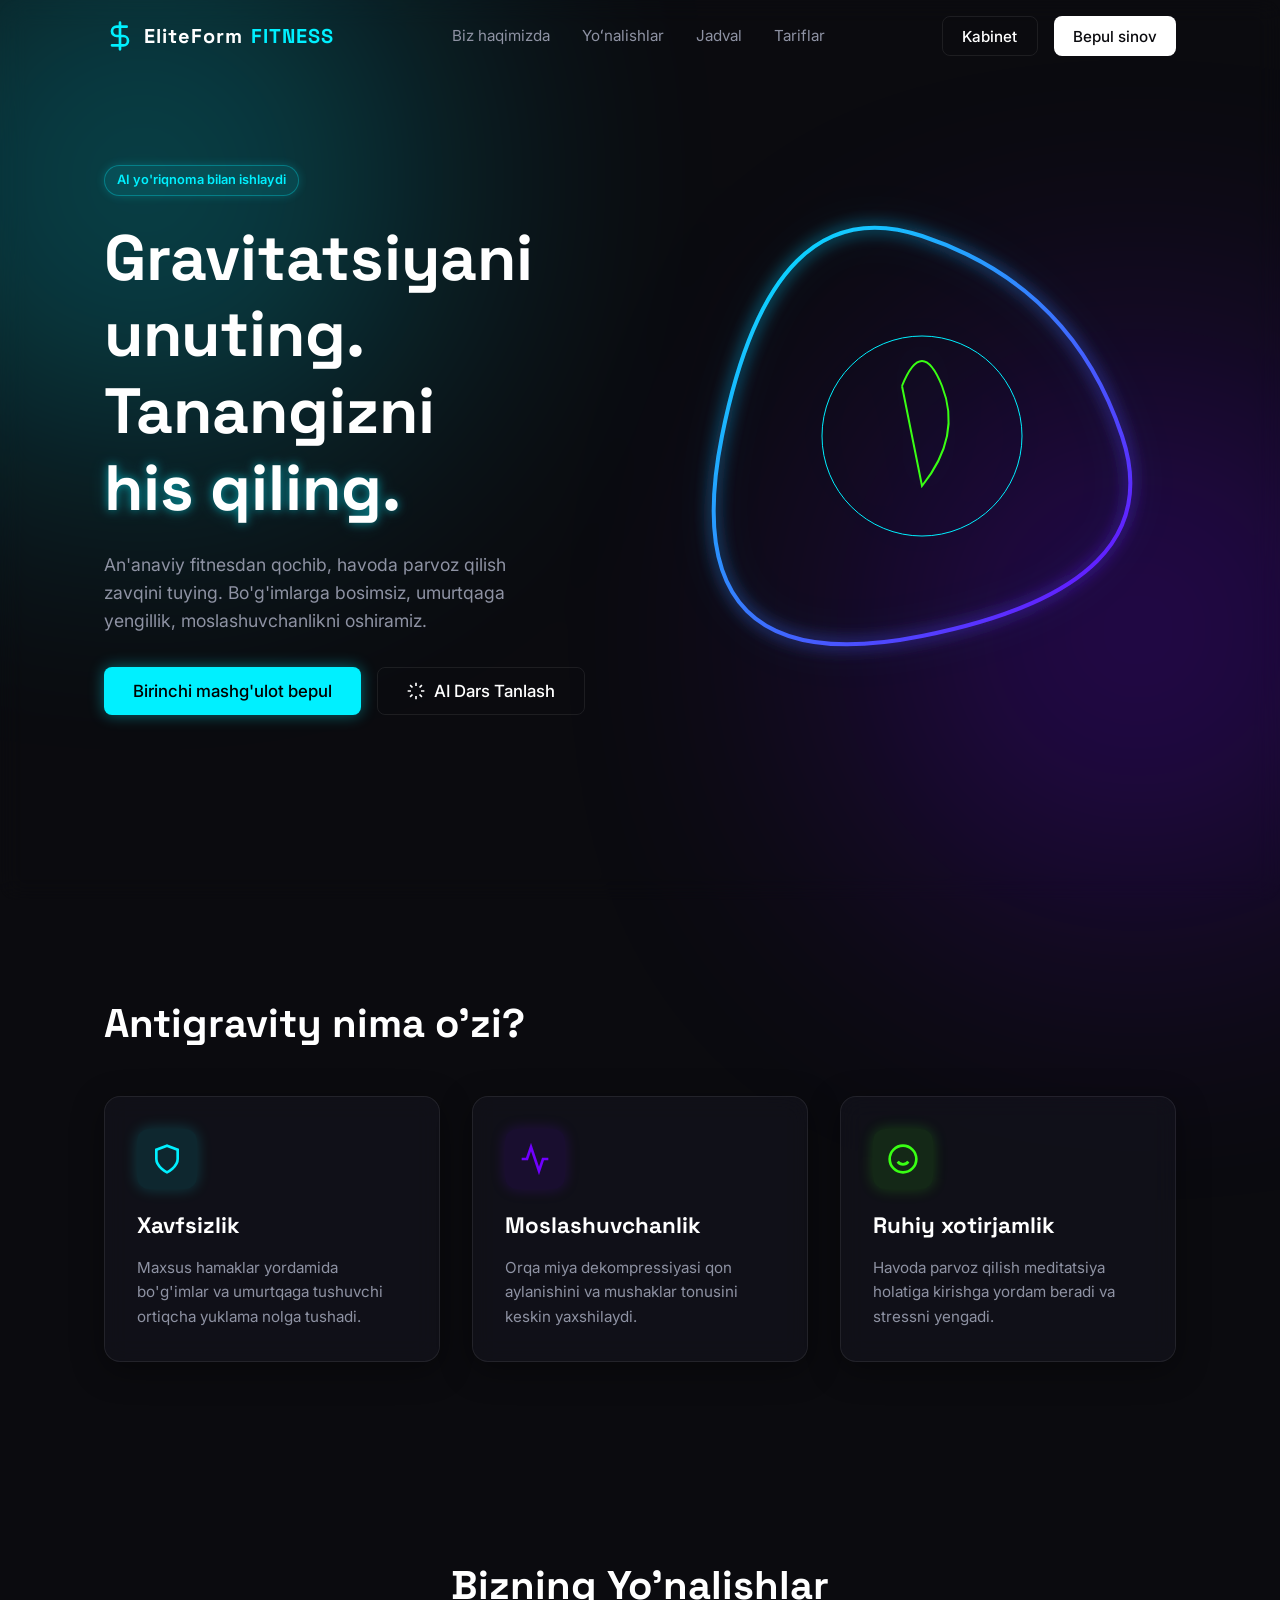
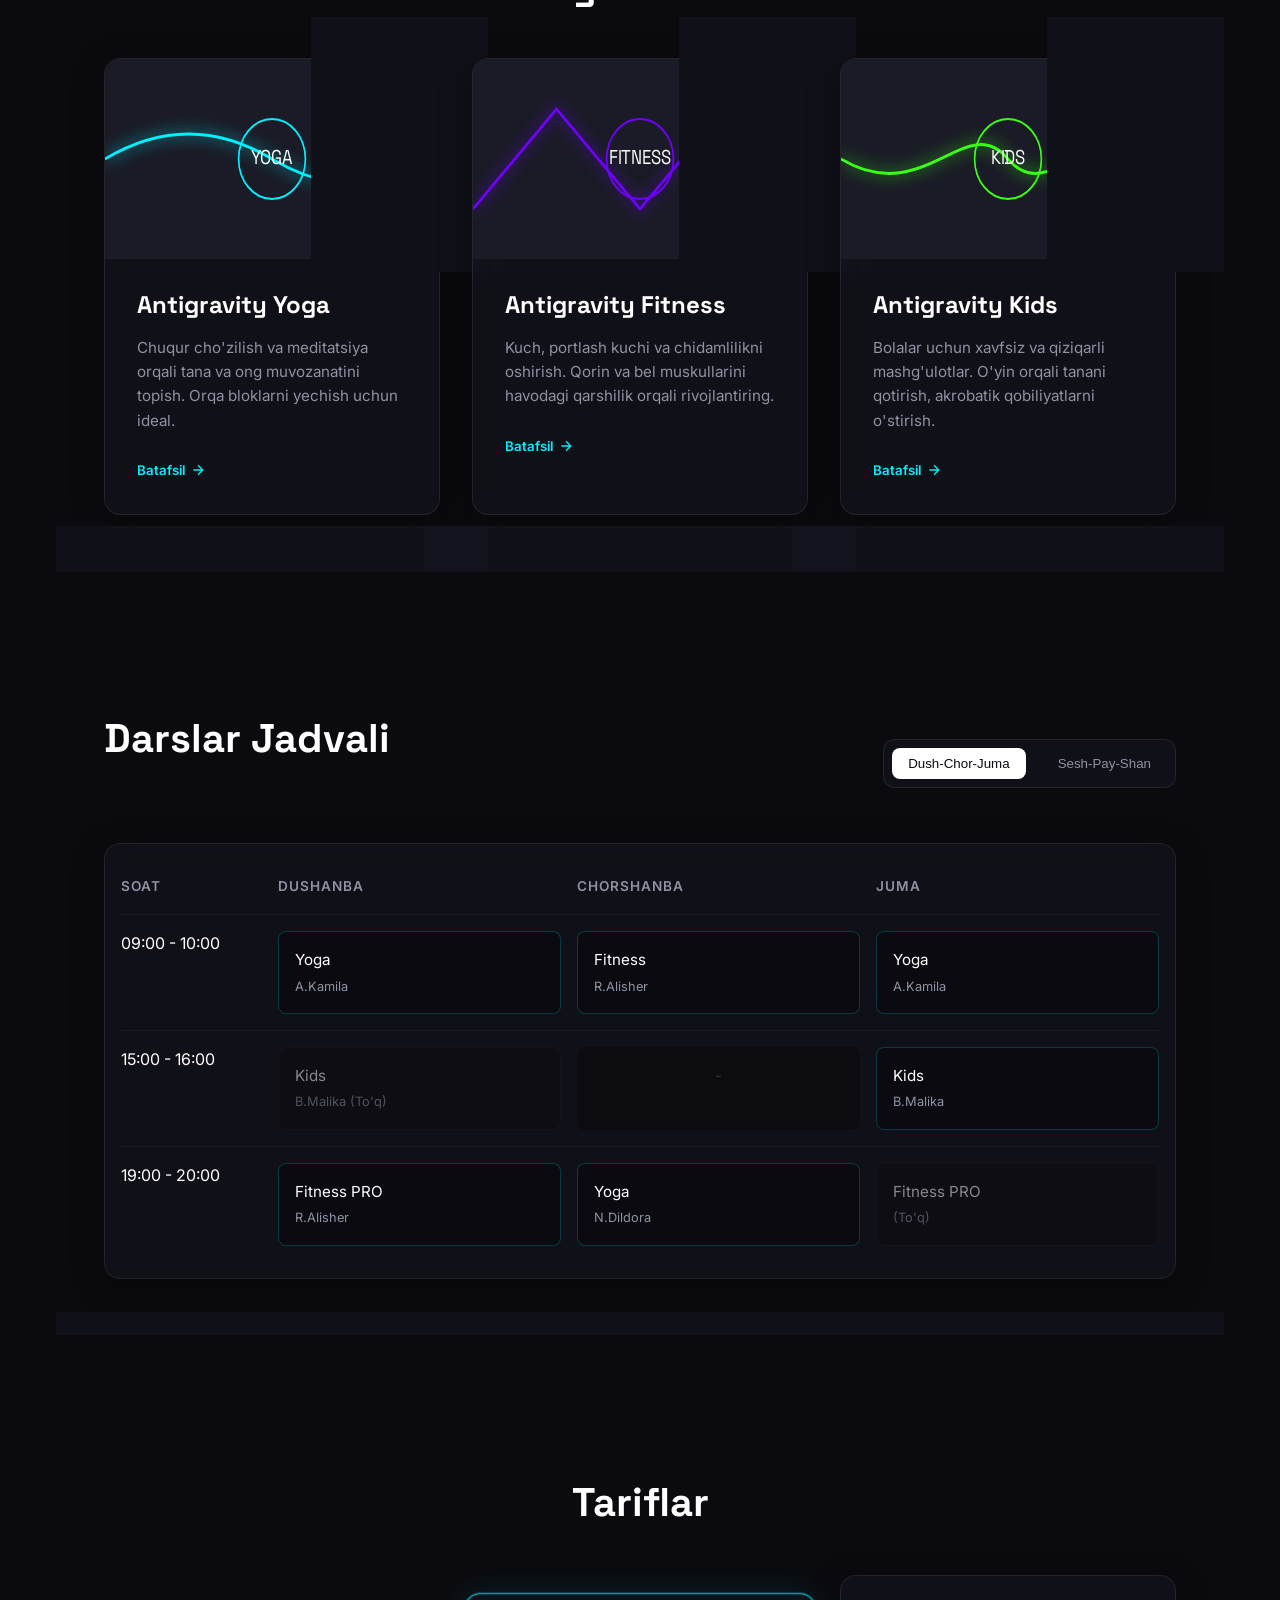
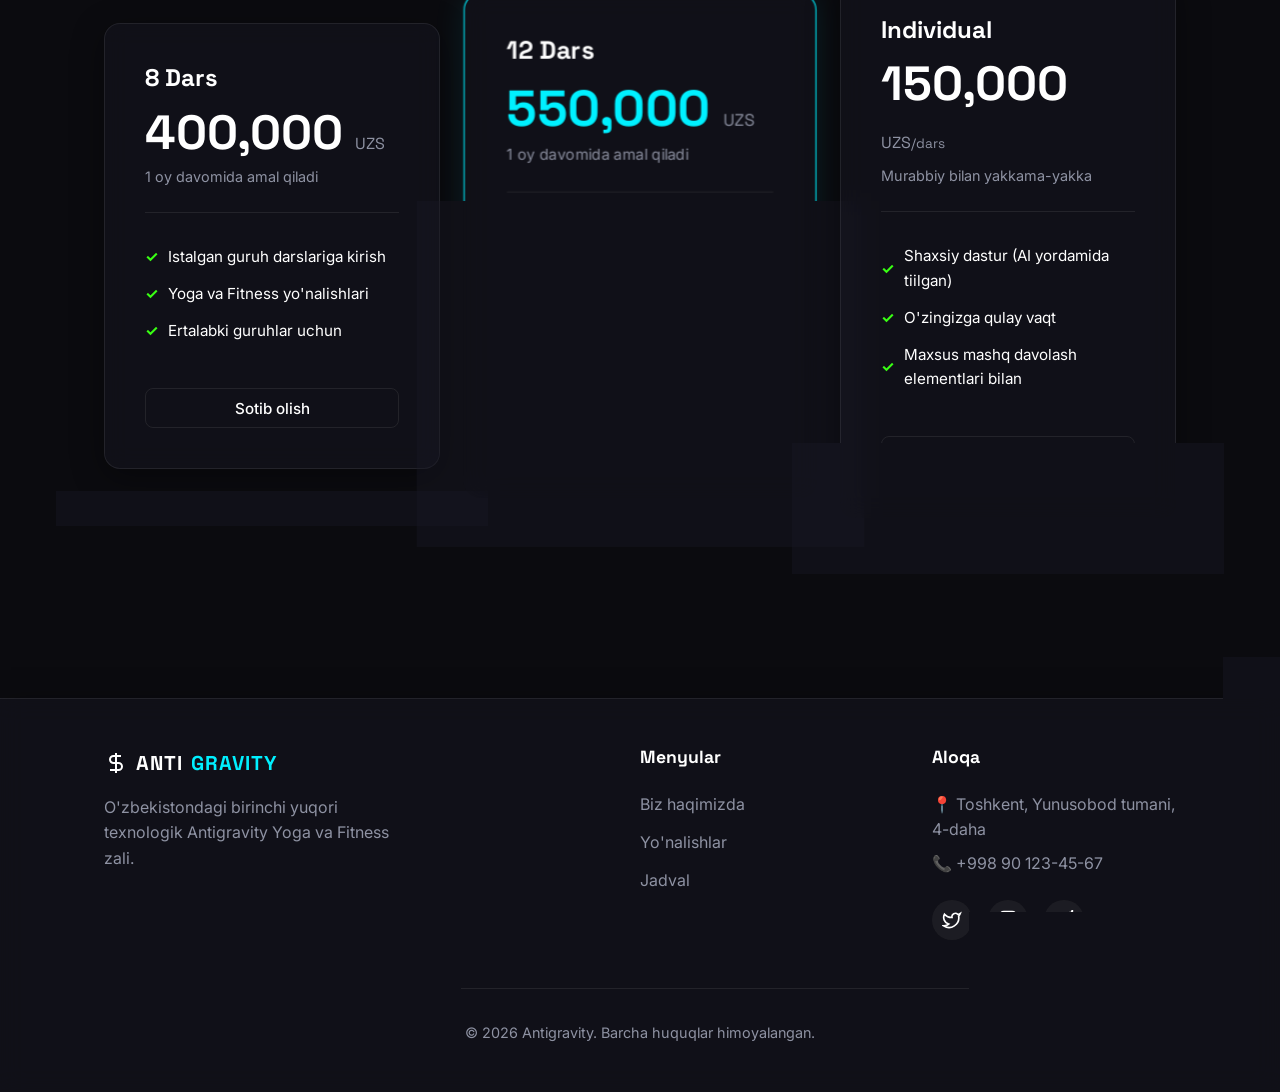
==== commit 65850acc: "Admin panel" ====
--- a/index.html
+++ b/index.html
@@ -389,8 +389,7 @@
                 </svg> AI Maslahatchi</h3>
             <p>Maqsadingiz va holatingizni ayting, men sizga yo'nalish topib beraman.</p>
             <div id="ai-chat-body" class="ai-chat-body">
-                <div class="chat-bubble bot">Salom! Sizni zalimizda ko'rishdan xursandmiz. Asosiy maqsadingiz nima?
-                    (Masalan: "Belim og'riydi, ozgincha cho'zilish kerak" yoki "Ozmoqchiman")</div>
+                <div class="chat-bubble bot">Salom! Men sizning shaxsiy ozish bo'yicha AI yordamchingizman. To'g'ri standartni hisoblashim uchun bo'yingiz va vazningizni ayting (Masalan: "Bo'yim 170, vaznim 80").</div>
             </div>
             <form id="ai-form" class="ai-form">
                 <input type="text" id="ai-input" placeholder="Shu yerga yozing..." required autocomplete="off">
@@ -404,15 +403,15 @@
         <div class="dashboard-sidebar glass-panel">
             <button class="close-panel" id="close-dashboard">&times;</button>
             <div class="user-info">
-                <div class="avatar">
+                <div class="avatar" id="user-avatar-display">
                     <svg viewBox="0 0 24 24" width="32" height="32" fill="none" stroke="currentColor" stroke-width="2">
                         <path d="M20 21v-2a4 4 0 0 0-4-4H8a4 4 0 0 0-4 4v2" />
                         <circle cx="12" cy="7" r="4" />
                     </svg>
                 </div>
                 <div>
-                    <h4>Foydalanuvchi</h4>
-                    <p class="text-sm text-gray">+998 90 123 45 67</p>
+                    <h4 id="user-name-display">Foydalanuvchi</h4>
+                    <p class="text-sm text-gray" id="user-email-display">Elektron pochta</p>
                 </div>
             </div>
 
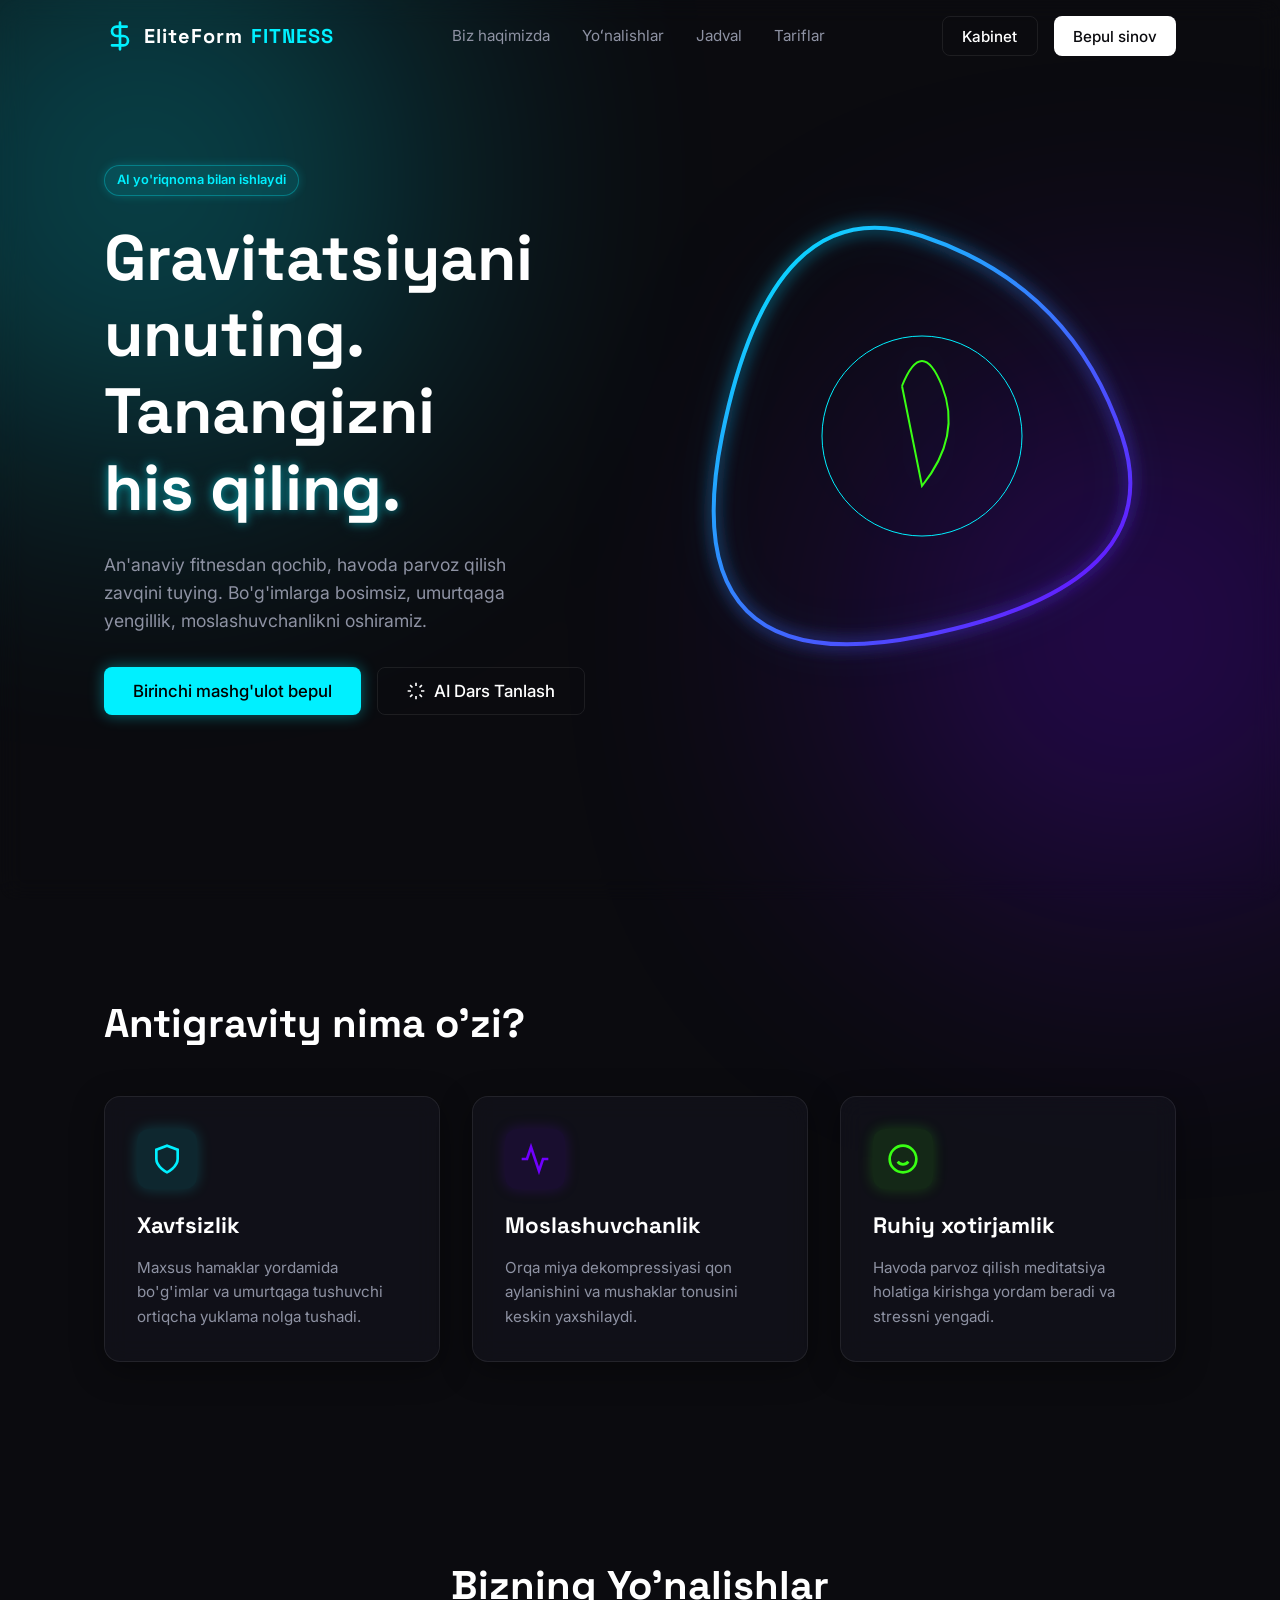
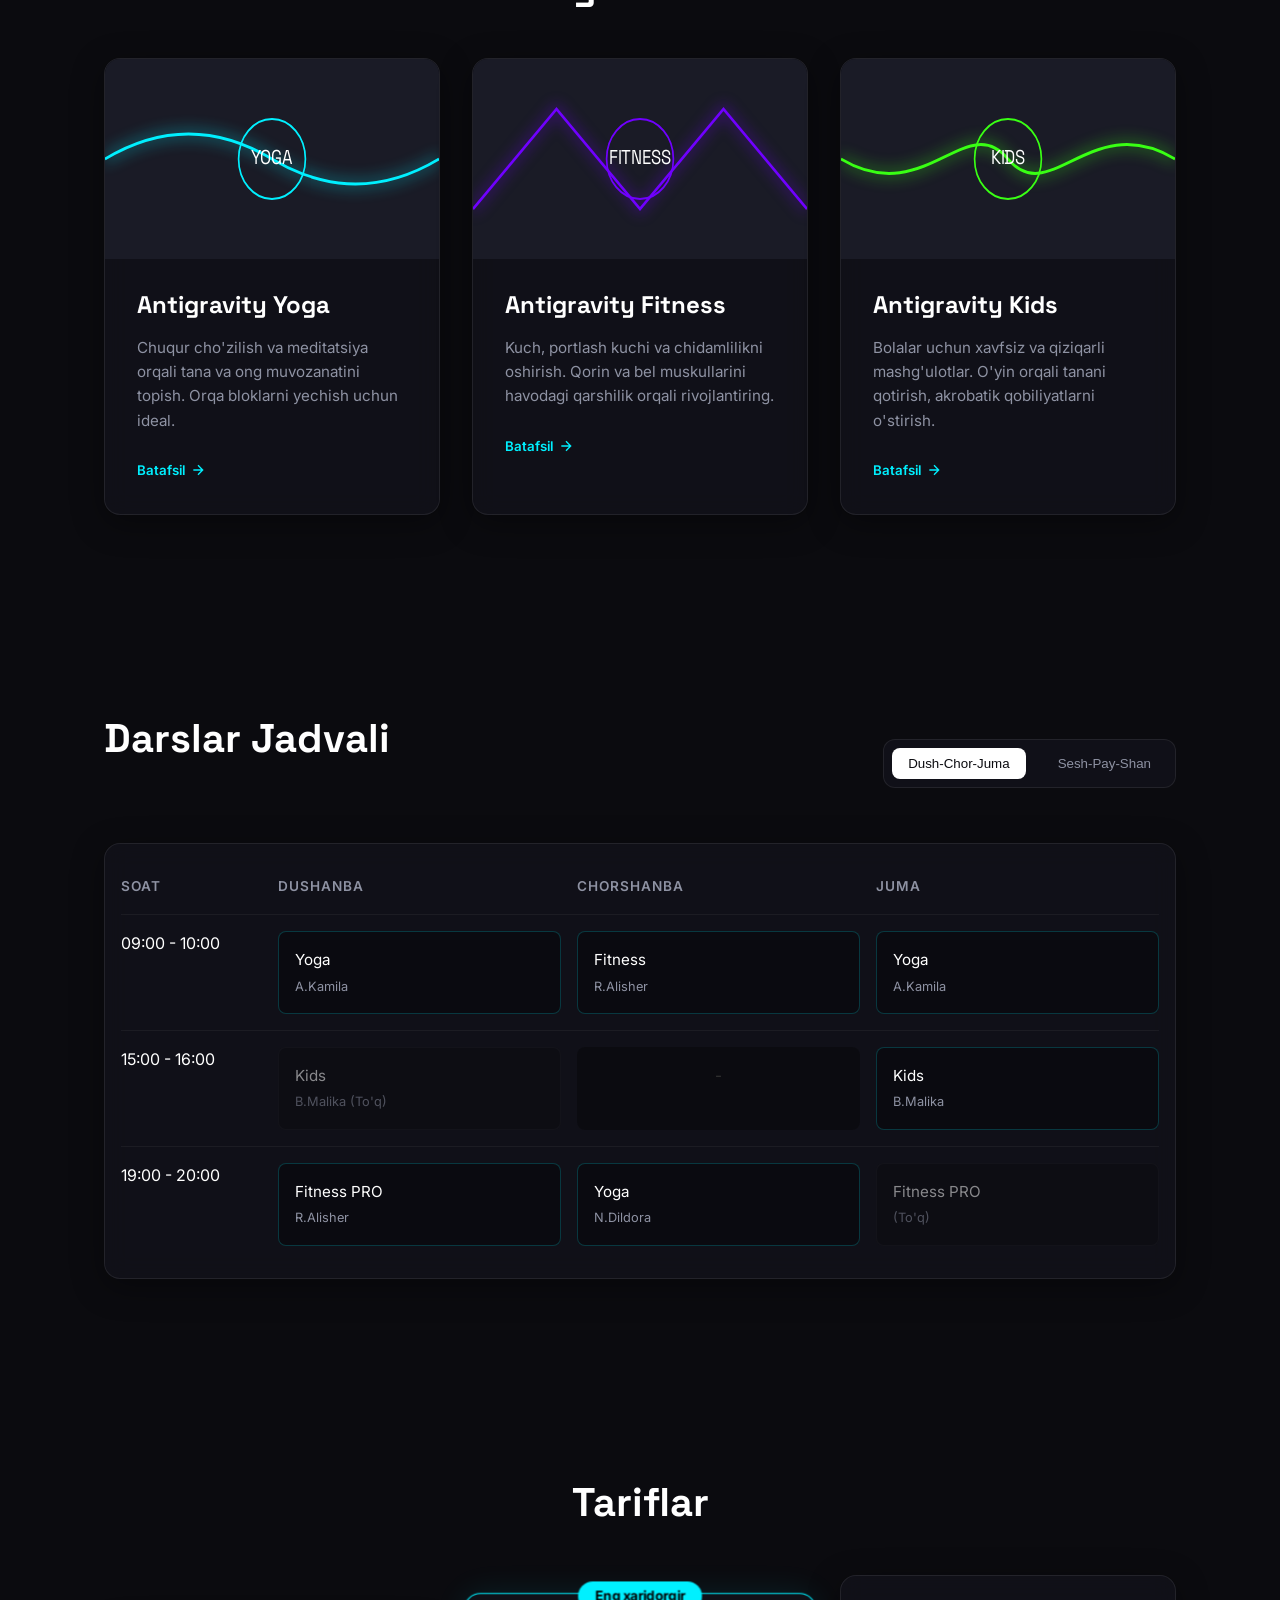
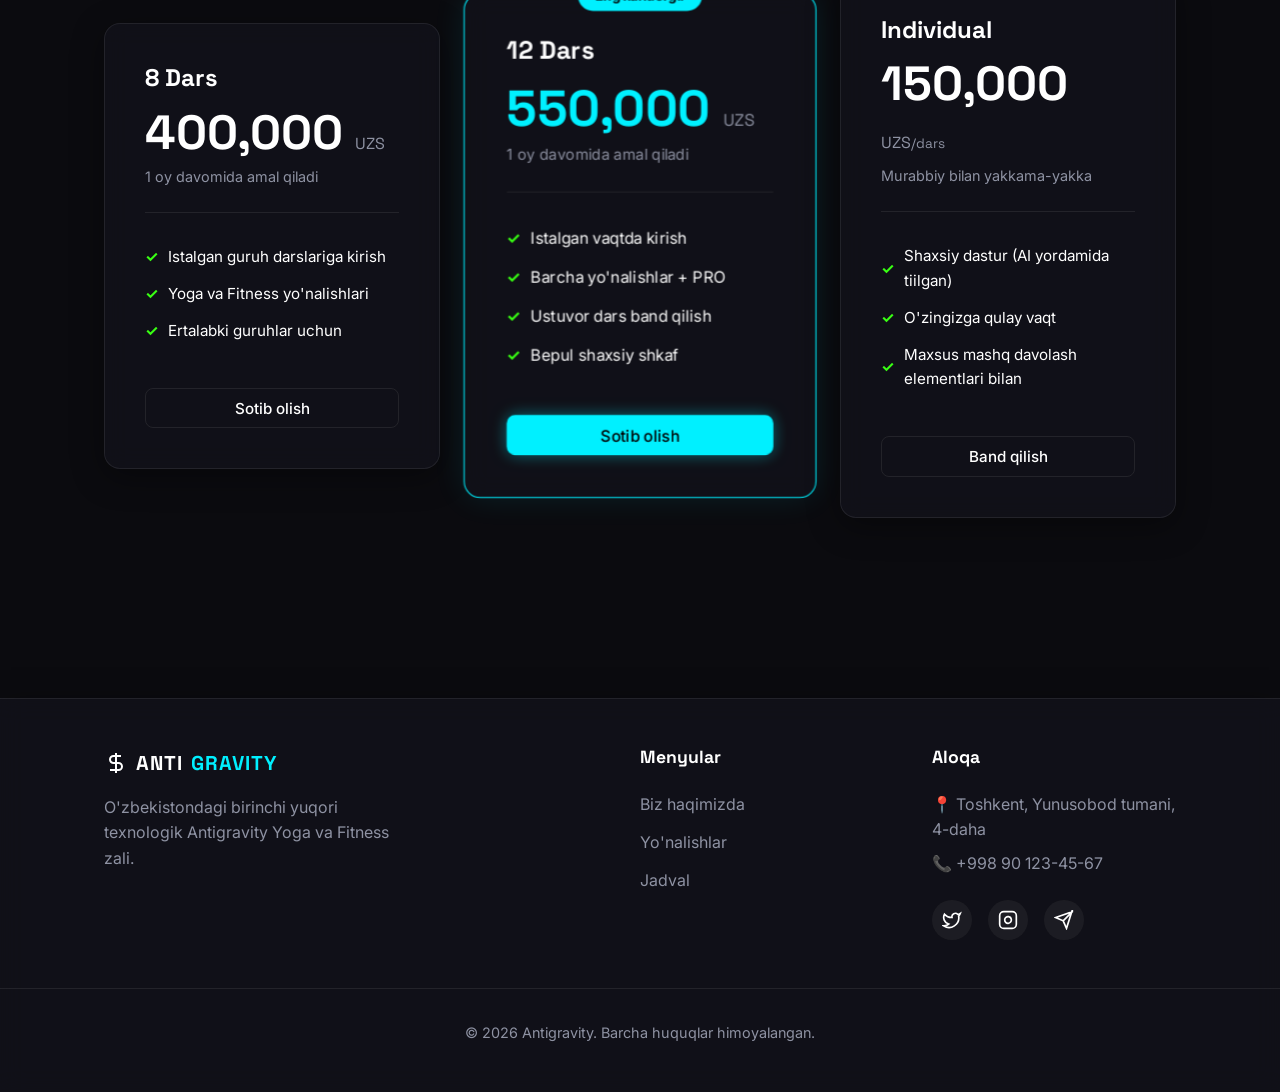
==== commit 26c7be49: "Style" ====
--- a/index.html
+++ b/index.html
@@ -424,20 +424,35 @@
                     <span class="val">Erta</span>
                     <span class="label">Keyingi qatnash.</span>
                 </div>
-            </div>
-
-            <h5 class="dash-subtitle">Mening dasturim</h5>
-            <div class="upcoming-lesson glass-panel bg-darker">
-                <div class="tag glow-badge m-b">Antigravity Yoga</div>
-                <p>📆 Ertaga, Dushanba</p>
-                <p>⏰ 09:00 - 10:00</p>
-                <p>🧑‍🏫 A.Kamila</p>
-                <div class="dash-btns mt-2">
-                    <button class="btn btn-outline text-red text-sm py-1 border-red">Bekor qilish</button>
-                    <button class="btn btn-primary glow-btn text-sm py-1">Telegram kvit.</button>
-                </div>
-            </div>
-
+                <div class="dash-schedule mt-3">
+                <h5 class="mb-2 text-gray" style="font-size: 0.9rem; text-transform: uppercase; letter-spacing: 1px;">Navbatdagi dars</h5>
+                <div class="schedule-card premium-card">
+                    <div class="card-header">
+                        <span class="badge glow-badge text-xs" style="margin-bottom: 8px; display: inline-block;">Tasdiqlangan</span>
+                        <h4 class="text-glow" style="margin: 0; font-size: 1.1rem;">Antigravity Yoga</h4>
+                    </div>
+                    
+                    <div class="card-details" style="margin: 15px 0;">
+                        <div class="detail-row">
+                            <svg width="16" height="16" viewBox="0 0 24 24" fill="none" stroke="currentColor" stroke-width="2" class="text-gray"><rect x="3" y="4" width="18" height="18" rx="2" ry="2"/><line x1="16" y1="2" x2="16" y2="6"/><line x1="8" y1="2" x2="8" y2="6"/><line x1="3" y1="10" x2="21" y2="10"/></svg>
+                            <span>Ertaga, Dushanba</span>
+                        </div>
+                        <div class="detail-row">
+                            <svg width="16" height="16" viewBox="0 0 24 24" fill="none" stroke="currentColor" stroke-width="2" class="text-gray"><circle cx="12" cy="12" r="10"/><polyline points="12 6 12 12 16 14"/></svg>
+                            <span>09:00 - 10:00</span>
+                        </div>
+                        <div class="detail-row">
+                            <svg width="16" height="16" viewBox="0 0 24 24" fill="none" stroke="currentColor" stroke-width="2" class="text-gray"><path d="M20 21v-2a4 4 0 0 0-4-4H8a4 4 0 0 0-4 4v2"/><circle cx="12" cy="7" r="4"/></svg>
+                            <span>A.Kamila (Ekspert o'qituvchi)</span>
+                        </div>
+                    </div>
+
+                    <div style="display:flex; gap:10px; margin-top: 15px;">
+                        <button class="btn btn-outline text-sm" style="flex: 1; padding: 8px;">Bekor qilish</button>
+                        <button class="btn btn-primary glow-btn text-sm" style="flex: 1; padding: 8px; background: rgba(0, 240, 255, 0.1); color: var(--neon-blue); border: 1px solid var(--neon-blue);">Telegram Kvit.</button>
+                    </div>
+                </div>
+            </div>
             <div class="qr-code-box mt-3 text-center">
                 <p class="text-sm text-gray m-b">Zalga kirish QR kodi</p>
                 <svg width="100" height="100" viewBox="0 0 100 100">
--- a/css/style.css
+++ b/css/style.css
@@ -876,3 +876,41 @@
     .nav-links, .nav-actions { display: none; }
     .mobile-menu-btn { display: block; }
 }
+
+/* Premium Dashboard Card Styles */
+.premium-card {
+    background: linear-gradient(145deg, rgba(26, 27, 38, 0.8), rgba(11, 11, 15, 0.9));
+    border: 1px solid rgba(0, 240, 255, 0.2);
+    border-radius: 12px;
+    padding: 20px;
+    box-shadow: 0 4px 20px rgba(0, 0, 0, 0.5), inset 0 0 0 1px rgba(255, 255, 255, 0.05);
+    position: relative;
+    overflow: hidden;
+}
+
+.premium-card::before {
+    content: '';
+    position: absolute;
+    top: 0; left: 0; right: 0;
+    height: 2px;
+    background: linear-gradient(90deg, transparent, var(--neon-blue), transparent);
+    opacity: 0.5;
+}
+
+.card-header {
+    margin-bottom: 10px;
+}
+
+.detail-row {
+    display: flex;
+    align-items: center;
+    gap: 12px;
+    margin-bottom: 10px;
+    font-size: 0.9rem;
+    color: #e0e0e0;
+}
+
+.detail-row svg {
+    color: var(--neon-violet);
+    opacity: 0.8;
+}
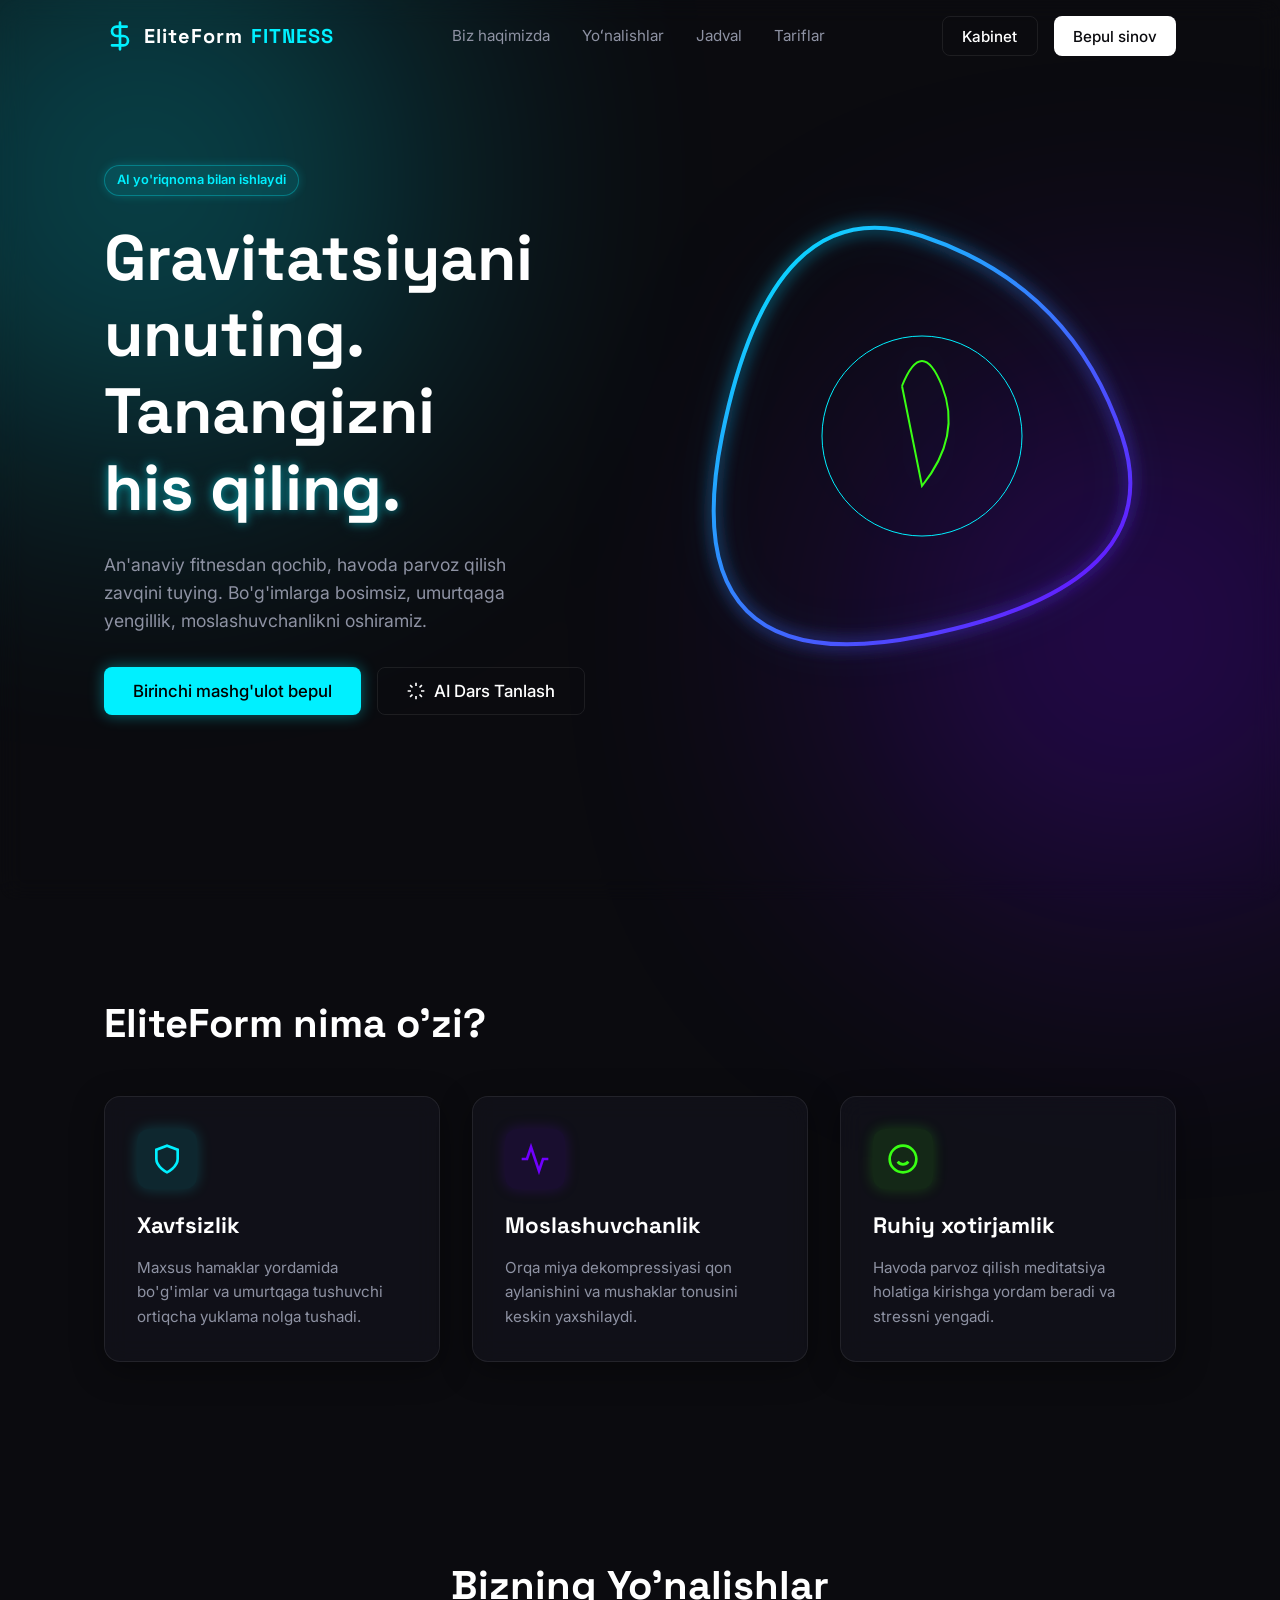
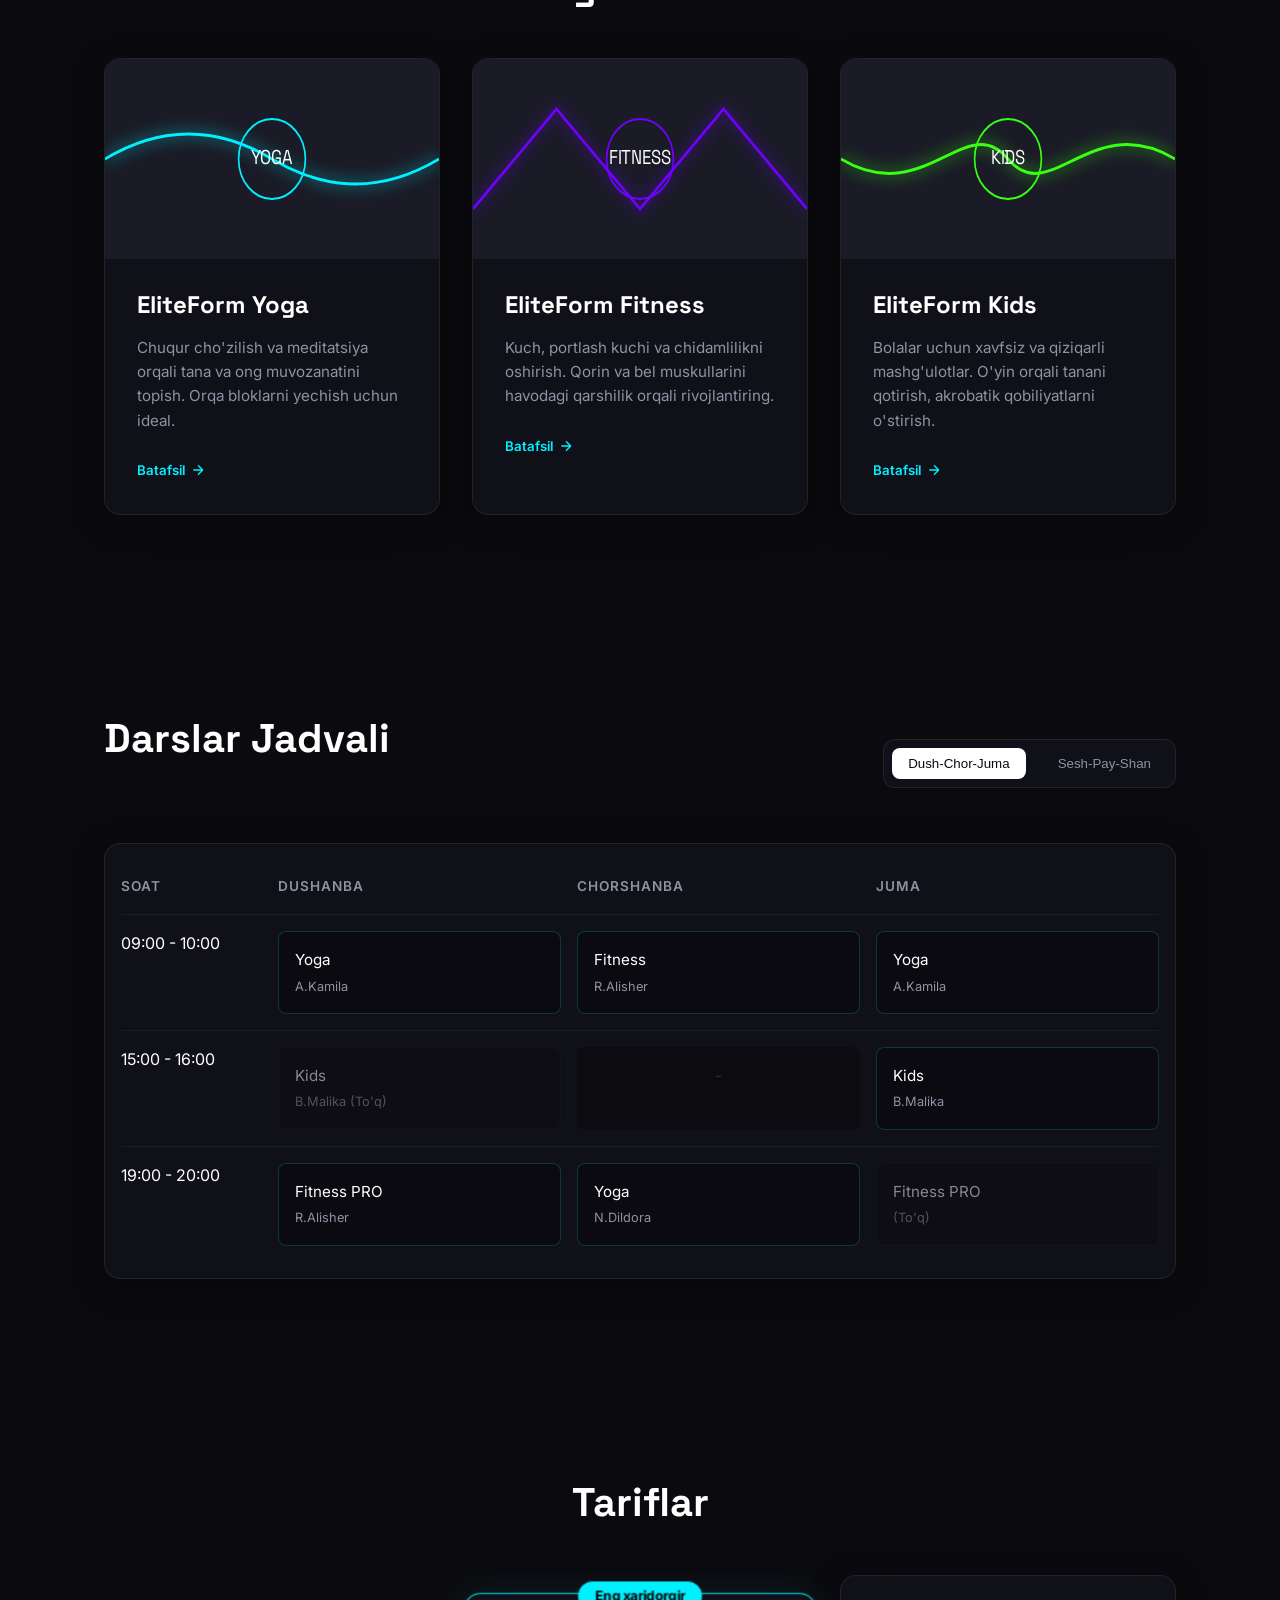
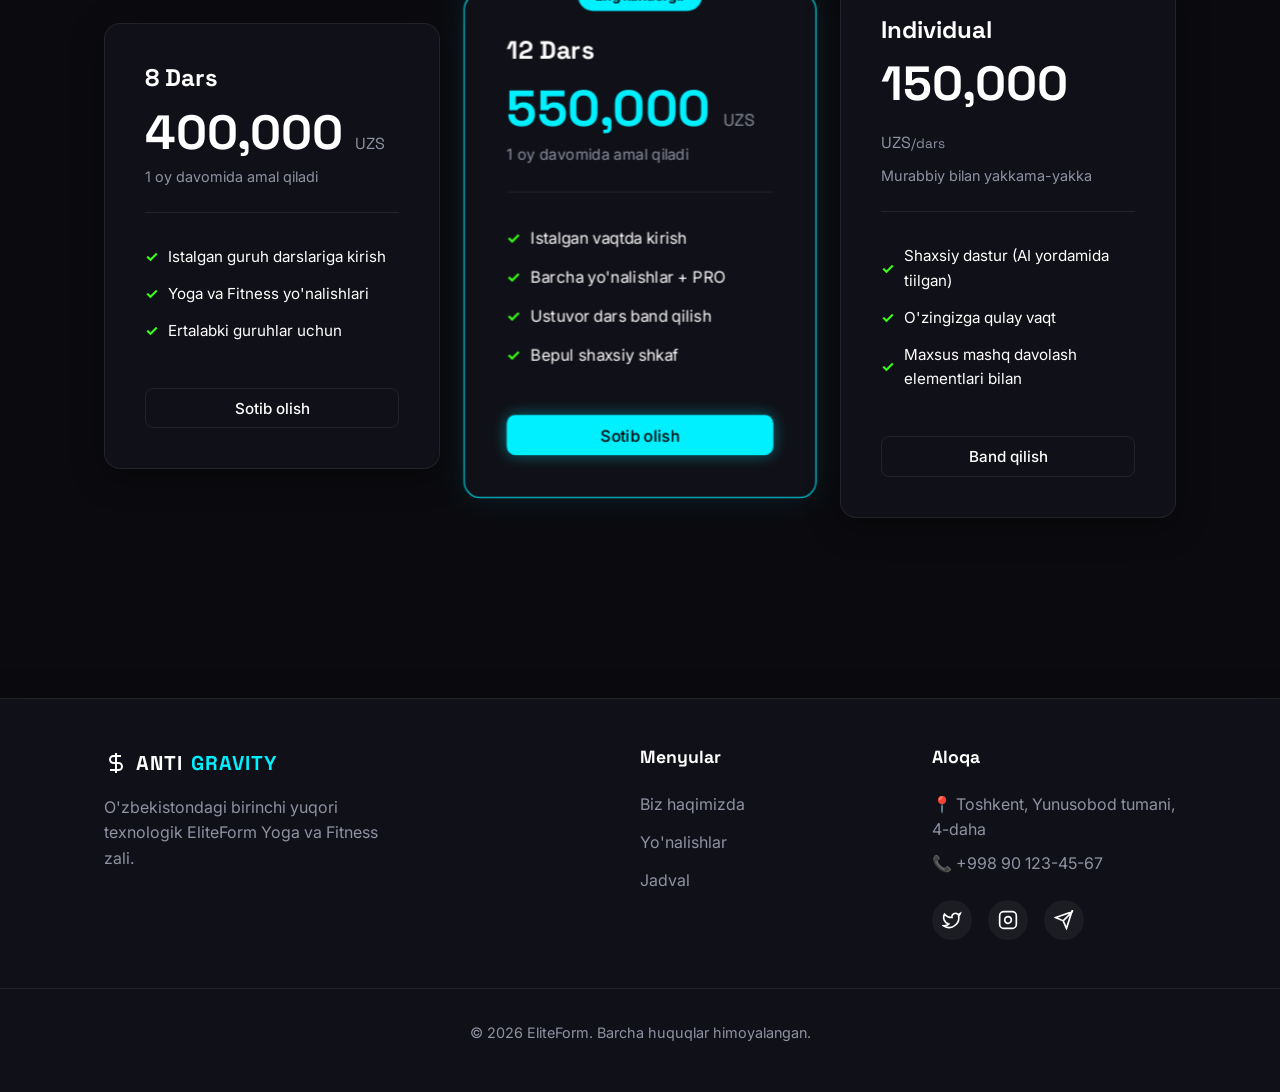
==== commit 21691c8b: "Height" ====
--- a/index.html
+++ b/index.html
@@ -5,7 +5,7 @@
     <meta charset="UTF-8">
     <meta name="viewport" content="width=device-width, initial-scale=1.0">
     <meta name="description"
-        content="Antigravity Fitness - Gravitatsiyani unuting va tanangizni his qiling. Maxsus havo yogasi va fitness markazi.">
+        content="EliteForm Fitness - Gravitatsiyani unuting va tanangizni his qiling. Maxsus havo yogasi va fitness markazi.">
     <title>EliteForm Fitness</title>
     <!-- Fonts: Space Grotesk / Inter -->
     <link rel="preconnect" href="https://fonts.googleapis.com">
@@ -104,7 +104,7 @@
     <!-- About Section -->
     <section class="about" id="about">
         <div class="container fade-in">
-            <h2 class="section-title">Antigravity nima o'zi?</h2>
+            <h2 class="section-title">EliteForm nima o'zi?</h2>
             <div class="about-grid">
                 <div class="about-card glass-panel">
                     <div class="icon-wrap glow-blue-icon">
@@ -161,7 +161,7 @@
                         </svg>
                     </div>
                     <div class="card-content">
-                        <h3>Antigravity Yoga</h3>
+                        <h3>EliteForm Yoga</h3>
                         <p>Chuqur cho'zilish va meditatsiya orqali tana va ong muvozanatini topish. Orqa bloklarni
                             yechish uchun ideal.</p>
                         <button class="link-btn">Batafsil <svg viewBox="0 0 24 24" width="16" height="16" fill="none"
@@ -183,7 +183,7 @@
                         </svg>
                     </div>
                     <div class="card-content">
-                        <h3>Antigravity Fitness</h3>
+                        <h3>EliteForm Fitness</h3>
                         <p>Kuch, portlash kuchi va chidamlilikni oshirish. Qorin va bel muskullarini havodagi qarshilik
                             orqali rivojlantiring.</p>
                         <button class="link-btn text-violet">Batafsil <svg viewBox="0 0 24 24" width="16" height="16"
@@ -205,7 +205,7 @@
                         </svg>
                     </div>
                     <div class="card-content">
-                        <h3>Antigravity Kids</h3>
+                        <h3>EliteForm Kids</h3>
                         <p>Bolalar uchun xavfsiz va qiziqarli mashg'ulotlar. O'yin orqali tanani qotirish, akrobatik
                             qobiliyatlarni o'stirish.</p>
                         <button class="link-btn text-green">Batafsil <svg viewBox="0 0 24 24" width="16" height="16"
@@ -321,7 +321,7 @@
                     </svg>
                     ANTI<span class="text-accent">GRAVITY</span>
                 </a>
-                <p>O'zbekistondagi birinchi yuqori texnologik Antigravity Yoga va Fitness zali.</p>
+                <p>O'zbekistondagi birinchi yuqori texnologik EliteForm Yoga va Fitness zali.</p>
             </div>
             <div class="footer-links">
                 <h4>Menyular</h4>
@@ -356,7 +356,7 @@
             </div>
         </div>
         <div class="footer-bottom">
-            <p>&copy; 2026 Antigravity. Barcha huquqlar himoyalangan.</p>
+            <p>&copy; 2026 EliteForm. Barcha huquqlar himoyalangan.</p>
         </div>
     </footer>
 
@@ -368,13 +368,14 @@
             <button class="close-modal">&times;</button>
             <h3 class="modal-title">Xush kelibsiz!</h3>
             <p>Ro'yxatdan o'tish yoki tizimga kirish uchun Google hisobingizdan foydalaning.</p>
-            
+
             <div style="display: flex; justify-content: center; margin-top: 20px;">
                 <!-- Google Sign-In Button Container -->
                 <div id="google-btn-wrapper"></div>
             </div>
 
-            <p class="text-sm text-gray" style="margin-top: 20px;">Tizimga kirish orqali siz ommaviy ofertaga rozilik bildirasiz.</p>
+            <p class="text-sm text-gray" style="margin-top: 20px;">Tizimga kirish orqali siz ommaviy ofertaga rozilik
+                bildirasiz.</p>
         </div>
     </div>
 
@@ -389,7 +390,9 @@
                 </svg> AI Maslahatchi</h3>
             <p>Maqsadingiz va holatingizni ayting, men sizga yo'nalish topib beraman.</p>
             <div id="ai-chat-body" class="ai-chat-body">
-                <div class="chat-bubble bot">Salom! Men sizning shaxsiy ozish bo'yicha AI yordamchingizman. To'g'ri standartni hisoblashim uchun bo'yingiz va vazningizni ayting (Masalan: "Bo'yim 170, vaznim 80").</div>
+                <div class="chat-bubble bot">Salom! Men sizning shaxsiy ozish bo'yicha AI yordamchingizman. To'g'ri
+                    standartni hisoblashim uchun bo'yingiz va vazningizni ayting (Masalan: "Bo'yim 170, vaznim 80").
+                </div>
             </div>
             <form id="ai-form" class="ai-form">
                 <input type="text" id="ai-input" placeholder="Shu yerga yozing..." required autocomplete="off">
@@ -425,51 +428,69 @@
                     <span class="label">Keyingi qatnash.</span>
                 </div>
                 <div class="dash-schedule mt-3">
-                <h5 class="mb-2 text-gray" style="font-size: 0.9rem; text-transform: uppercase; letter-spacing: 1px;">Navbatdagi dars</h5>
-                <div class="schedule-card premium-card">
-                    <div class="card-header">
-                        <span class="badge glow-badge text-xs" style="margin-bottom: 8px; display: inline-block;">Tasdiqlangan</span>
-                        <h4 class="text-glow" style="margin: 0; font-size: 1.1rem;">Antigravity Yoga</h4>
-                    </div>
-                    
-                    <div class="card-details" style="margin: 15px 0;">
-                        <div class="detail-row">
-                            <svg width="16" height="16" viewBox="0 0 24 24" fill="none" stroke="currentColor" stroke-width="2" class="text-gray"><rect x="3" y="4" width="18" height="18" rx="2" ry="2"/><line x1="16" y1="2" x2="16" y2="6"/><line x1="8" y1="2" x2="8" y2="6"/><line x1="3" y1="10" x2="21" y2="10"/></svg>
-                            <span>Ertaga, Dushanba</span>
+                    <h5 class="mb-2 text-gray"
+                        style="font-size: 0.9rem; text-transform: uppercase; letter-spacing: 1px;">Navbatdagi dars</h5>
+                    <div class="schedule-card premium-card">
+                        <div class="card-header">
+                            <span class="badge glow-badge text-xs"
+                                style="margin-bottom: 8px; display: inline-block;">Tasdiqlangan</span>
+                            <h4 class="text-glow" style="margin: 0; font-size: 1.1rem;">EliteForm Yoga</h4>
                         </div>
-                        <div class="detail-row">
-                            <svg width="16" height="16" viewBox="0 0 24 24" fill="none" stroke="currentColor" stroke-width="2" class="text-gray"><circle cx="12" cy="12" r="10"/><polyline points="12 6 12 12 16 14"/></svg>
-                            <span>09:00 - 10:00</span>
+
+                        <div class="card-details" style="margin: 15px 0;">
+                            <div class="detail-row">
+                                <svg width="16" height="16" viewBox="0 0 24 24" fill="none" stroke="currentColor"
+                                    stroke-width="2" class="text-gray">
+                                    <rect x="3" y="4" width="18" height="18" rx="2" ry="2" />
+                                    <line x1="16" y1="2" x2="16" y2="6" />
+                                    <line x1="8" y1="2" x2="8" y2="6" />
+                                    <line x1="3" y1="10" x2="21" y2="10" />
+                                </svg>
+                                <span>Ertaga, Dushanba</span>
+                            </div>
+                            <div class="detail-row">
+                                <svg width="16" height="16" viewBox="0 0 24 24" fill="none" stroke="currentColor"
+                                    stroke-width="2" class="text-gray">
+                                    <circle cx="12" cy="12" r="10" />
+                                    <polyline points="12 6 12 12 16 14" />
+                                </svg>
+                                <span>09:00 - 10:00</span>
+                            </div>
+                            <div class="detail-row">
+                                <svg width="16" height="16" viewBox="0 0 24 24" fill="none" stroke="currentColor"
+                                    stroke-width="2" class="text-gray">
+                                    <path d="M20 21v-2a4 4 0 0 0-4-4H8a4 4 0 0 0-4 4v2" />
+                                    <circle cx="12" cy="7" r="4" />
+                                </svg>
+                                <span>A.Kamila (Ekspert o'qituvchi)</span>
+                            </div>
                         </div>
-                        <div class="detail-row">
-                            <svg width="16" height="16" viewBox="0 0 24 24" fill="none" stroke="currentColor" stroke-width="2" class="text-gray"><path d="M20 21v-2a4 4 0 0 0-4-4H8a4 4 0 0 0-4 4v2"/><circle cx="12" cy="7" r="4"/></svg>
-                            <span>A.Kamila (Ekspert o'qituvchi)</span>
+
+                        <div style="display:flex; gap:10px; margin-top: 15px;">
+                            <button class="btn btn-outline text-sm" style="flex: 1; padding: 8px;">Bekor qilish</button>
+                            <button id="btn-tg-receipt" class="btn btn-primary glow-btn text-sm"
+                                style="flex: 1; padding: 8px; background: rgba(0, 240, 255, 0.1); color: var(--neon-blue); border: 1px solid var(--neon-blue);">Telegram
+                                Kvit.</button>
                         </div>
                     </div>
-
-                    <div style="display:flex; gap:10px; margin-top: 15px;">
-                        <button class="btn btn-outline text-sm" style="flex: 1; padding: 8px;">Bekor qilish</button>
-                        <button class="btn btn-primary glow-btn text-sm" style="flex: 1; padding: 8px; background: rgba(0, 240, 255, 0.1); color: var(--neon-blue); border: 1px solid var(--neon-blue);">Telegram Kvit.</button>
-                    </div>
-                </div>
-            </div>
-            <div class="qr-code-box mt-3 text-center">
-                <p class="text-sm text-gray m-b">Zalga kirish QR kodi</p>
-                <svg width="100" height="100" viewBox="0 0 100 100">
-                    <rect width="100" height="100" fill="#fff" rx="5" />
-                    <path d="M10 10h30v30H10zm10 10h10v10H20z" fill="#0B0B0F" />
-                    <path d="M60 10h30v30H60zm10 10h10v10H70z" fill="#0B0B0F" />
-                    <path d="M10 60h30v30H10zm10 10h10v10H20z" fill="#0B0B0F" />
-                    <path d="M50 50h10v10H50zM70 50h10v10H70zM50 70h10v10H50zM80 80h10v10H80zM60 60h10v10H60z"
-                        fill="#0B0B0F" />
-                </svg>
-            </div>
-
-            <button class="btn btn-outline w-100 mt-auto btn-logout">Chiqish</button>
-        </div>
-    </div>
-
-    <script src="./js/app.js"></script>
+                </div>
+                <div class="qr-code-box mt-3 text-center">
+                    <p class="text-sm text-gray m-b">Zalga kirish QR kodi</p>
+                    <svg width="100" height="100" viewBox="0 0 100 100">
+                        <rect width="100" height="100" fill="#fff" rx="5" />
+                        <path d="M10 10h30v30H10zm10 10h10v10H20z" fill="#0B0B0F" />
+                        <path d="M60 10h30v30H60zm10 10h10v10H70z" fill="#0B0B0F" />
+                        <path d="M10 60h30v30H10zm10 10h10v10H20z" fill="#0B0B0F" />
+                        <path d="M50 50h10v10H50zM70 50h10v10H70zM50 70h10v10H50zM80 80h10v10H80zM60 60h10v10H60z"
+                            fill="#0B0B0F" />
+                    </svg>
+                </div>
+
+                <button class="btn btn-outline w-100 mt-auto btn-logout">Chiqish</button>
+            </div>
+        </div>
+
+        <script src="./js/app.js"></script>
 </body>
 
 </html>
--- a/css/style.css
+++ b/css/style.css
@@ -766,20 +766,17 @@
     pointer-events: all;
 }
 .dashboard-sidebar {
-    position: absolute;
-    top: 0;
-    right: -400px;
-    width: 100%;
-    max-width: 350px;
-    height: 100%;
-    border-radius: 0;
-    border-top: none;
-    border-bottom: none;
-    border-right: none;
-    padding: 2rem;
-    display: flex;
-    flex-direction: column;
+    position: fixed;
+    top: 0; right: -500px;
+    width: 500px;
+    height: 100vh;
+    background: #0B0B0F;
+    border-left: 1px solid rgba(255, 255, 255, 0.1);
+    box-shadow: -5px 0 30px rgba(0, 0, 0, 0.8);
     transition: right 0.4s ease;
+    z-index: 2000;
+    padding: 2.5rem;
+    overflow-y: auto;
 }
 .panel-overlay.show .dashboard-sidebar {
     right: 0;
@@ -787,18 +784,27 @@
 .user-info {
     display: flex;
     align-items: center;
-    gap: 15px;
+    gap: 20px;
     margin-bottom: 2rem;
-}
-.avatar {
-    width: 50px;
-    height: 50px;
+    background: rgba(255, 255, 255, 0.02);
+    padding: 15px;
+    border-radius: 12px;
+    border: 1px solid rgba(255, 255, 255, 0.05);
+}
+.user-info .avatar {
+    width: 55px;
+    height: 55px;
+    background: rgba(112, 0, 255, 0.1);
     border-radius: 50%;
-    background: rgba(0,240,255,0.1);
-    color: var(--accent-blue);
-    display: flex;
-    align-items: center;
+    display: flex;
     justify-content: center;
+    align-items: center;
+    color: var(--neon-violet);
+    flex-shrink: 0;
+}
+.user-info h4 {
+    font-size: 1.2rem;
+    margin-bottom: 4px;
 }
 .dash-stats {
     display: grid;
@@ -914,3 +920,31 @@
     color: var(--neon-violet);
     opacity: 0.8;
 }
+
+/* Custom Webkit Scrollbar elements globally */
+::-webkit-scrollbar {
+    width: 8px;
+}
+::-webkit-scrollbar-track {
+    background: #0B0B0F; 
+}
+::-webkit-scrollbar-thumb {
+    background: var(--neon-violet); 
+    border-radius: 4px;
+}
+::-webkit-scrollbar-thumb:hover {
+    background: var(--neon-blue); 
+}
+
+/* AI Chat specific slim scrollbar */
+.ai-chat-body::-webkit-scrollbar {
+    width: 5px;
+}
+.ai-chat-body::-webkit-scrollbar-track {
+    background: rgba(255,255,255,0.02); 
+    border-radius: 10px;
+}
+.ai-chat-body::-webkit-scrollbar-thumb {
+    background: rgba(112, 0, 255, 0.5); 
+    border-radius: 10px;
+}
